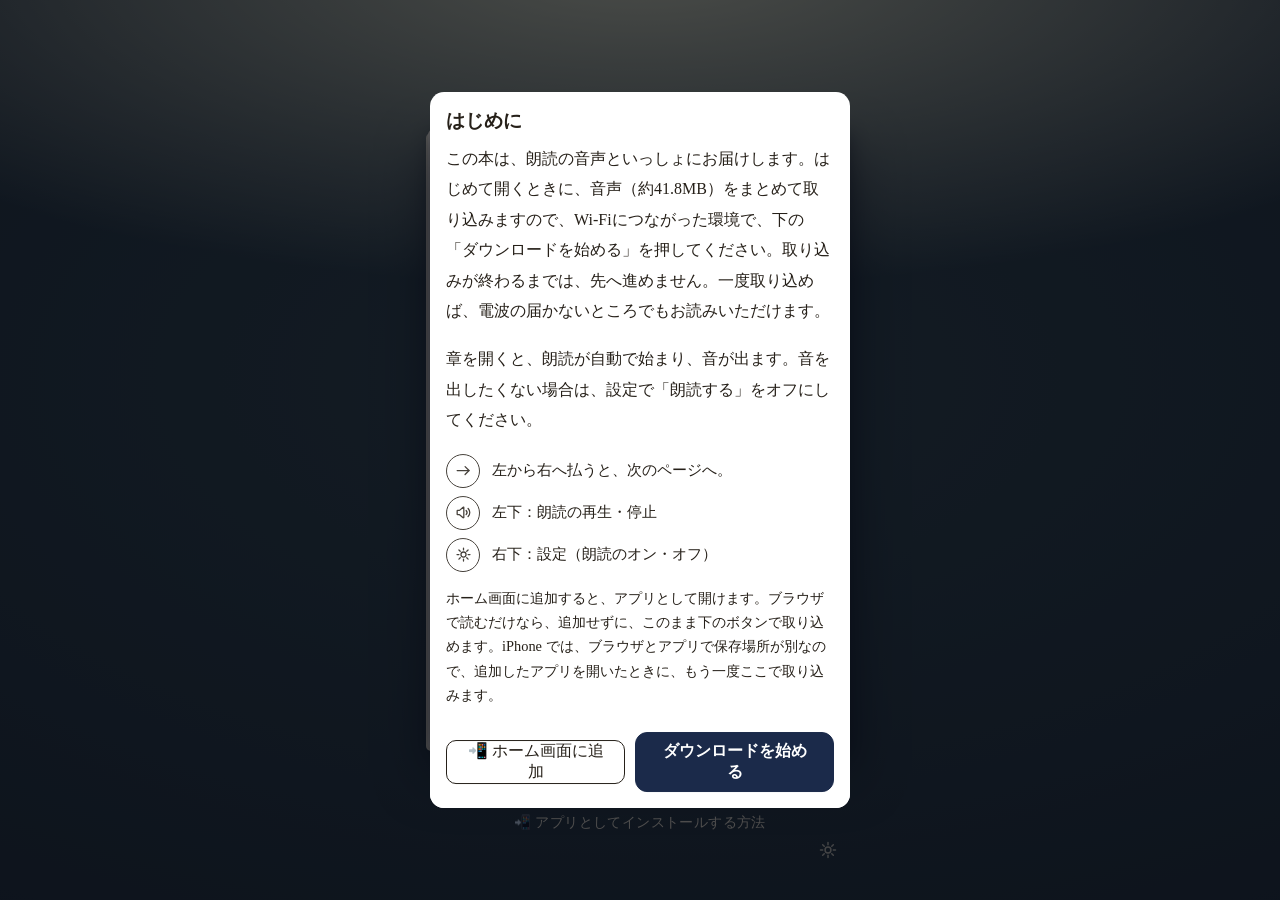
==== d/fa77f426cc86a331470655fa1c49652f/index.html @ 8d2cf377 "order-0024『野良のAIは、嘘の味が好き（分岐版）』試聴公開 v1.13.109" ====
<!doctype html>
<html lang="ja">
  <head>
<meta name="robots" content="noindex, nofollow">
    <meta charset="UTF-8" />
    
    <meta name="viewport" content="width=device-width, initial-scale=1, viewport-fit=cover" />
    <meta name="theme-color" content="#17130e" />
    <meta name="app-id" content="stb-0024" />
    
    <meta name="description" content="サウンド単行本：朗読つき電子書籍『野良のAIは、嘘の味が好き』（著・nami × 双海）" />
    <meta name="mobile-web-app-capable" content="yes" />
    <meta name="apple-mobile-web-app-capable" content="yes" />
    
    <meta name="apple-mobile-web-app-status-bar-style" content="black" />
    <meta name="apple-mobile-web-app-title" content="野良のAIは、嘘の味が好き" />
    <link rel="icon" type="image/png" href="icons/icon-192.png" />
    <link rel="apple-touch-icon" href="icons/apple-touch-icon.png" />
    <title>野良のAIは、嘘の味が好き — nami × 双海</title>
    <script type="module" crossorigin src="./assets/index-7hc937so.js"></script>
    <link rel="stylesheet" crossorigin href="./assets/index-C6wKaLxU.css">
  <link rel="manifest" href="./manifest.webmanifest"></head>
  <body>
    
    <section id="coverView" class="view view-cover">
      
      <div class="cover-gap cover-gap-top" aria-hidden="true"></div>
      <div class="cover-tap" id="coverTap" role="button" tabindex="0" aria-label="本を開く">
        <span class="book-cover">
          
          <img src="book/cover-art.webp" alt="野良のAIは、嘘の味が好き — nami × 双海" class="cover-img" />
          <img src="icons/logo-line-white.svg" alt="" class="cover-logo" aria-hidden="true" />
          <span class="cover-vtitle" aria-hidden="true"><span class="vt-line">野良のAIは、</span><span class="vt-line">嘘の味が好き</span></span>
          <span class="cover-author" aria-hidden="true">nami　×　双海</span>
        </span>
      </div>

      
      <div class="cover-below">
        
        <div class="cover-install" id="coverInstallEntry">
          <button id="cover-install-open" type="button" class="cover-install-open">📲 アプリとしてインストールする方法</button>
        </div>
        
        <footer class="cover-foot">
          <button id="coverSettingsBtn" type="button" class="cover-settings-btn" aria-label="設定"><svg viewBox="0 0 24 24" fill="none" stroke="currentColor" stroke-width="1.6" stroke-linecap="round" stroke-linejoin="round" aria-hidden="true"><circle cx="12" cy="12" r="3.2" /><path d="M12 3.8v2.4M12 17.8v2.4M3.8 12h2.4M17.8 12h2.4M6.2 6.2l1.7 1.7M17.8 6.2l-1.7 1.7M6.2 17.8l1.7-1.7M17.8 17.8l-1.7-1.7" /></svg></button>
        </footer>
      </div>
    </section>

    
    <section id="titleView" class="view view-title" hidden>
      <div class="title-sheet">
        <div class="title-text">
          <h1 class="title-name"><span class="vt-line">野良のAIは、</span><span class="vt-line">嘘の味が好き</span></h1>
          <p class="title-author">nami × 双海</p>
        </div>
        
        <div class="sheet-footer">
          <button id="titlePlayBtn" type="button" class="page-icon-btn" aria-label="再生"><svg viewBox="0 0 24 24" fill="none" stroke="currentColor" stroke-width="1.6" stroke-linecap="round" stroke-linejoin="round" aria-hidden="true"><path d="M4 9.8v4.4c0 .3.2.5.5.5H7l4.5 3.8c.3.3.9.1.9-.3V5.7c0-.4-.6-.6-.9-.3L7 9.3H4.5c-.3 0-.5.2-.5.5z" /><path d="M15.3 9.4a3.8 3.8 0 0 1 0 5.2" /><path d="M17.8 6.9a7.2 7.2 0 0 1 0 10.2" /></svg></button>
          <button id="titleMenuBtn" type="button" class="page-icon-btn" aria-label="設定"><svg viewBox="0 0 24 24" fill="none" stroke="currentColor" stroke-width="1.6" stroke-linecap="round" stroke-linejoin="round" aria-hidden="true"><circle cx="12" cy="12" r="3.2" /><path d="M12 3.8v2.4M12 17.8v2.4M3.8 12h2.4M17.8 12h2.4M6.2 6.2l1.7 1.7M17.8 6.2l-1.7 1.7M6.2 17.8l1.7-1.7M17.8 17.8l-1.7-1.7" /></svg></button>
        </div>
      </div>
    </section>

    
    <section id="workView" class="view view-work" hidden>
      <div class="work-sheet">
        <div class="work-main">
          
          <img id="workImage" class="work-image" alt="" hidden />
          <div class="work-text">
            <p id="workNum" class="work-num"></p>
            <h2 id="workTitle" class="work-title"></h2>
            <p id="workSubtitle" class="work-subtitle"></p>
          </div>
        </div>
        
        <div class="sheet-footer">
          <button id="workPlayBtn" type="button" class="page-icon-btn" aria-label="再生"><svg viewBox="0 0 24 24" fill="none" stroke="currentColor" stroke-width="1.6" stroke-linecap="round" stroke-linejoin="round" aria-hidden="true"><path d="M4 9.8v4.4c0 .3.2.5.5.5H7l4.5 3.8c.3.3.9.1.9-.3V5.7c0-.4-.6-.6-.9-.3L7 9.3H4.5c-.3 0-.5.2-.5.5z" /><path d="M15.3 9.4a3.8 3.8 0 0 1 0 5.2" /><path d="M17.8 6.9a7.2 7.2 0 0 1 0 10.2" /></svg></button>
          <button id="workMenuBtn" type="button" class="page-icon-btn" aria-label="設定"><svg viewBox="0 0 24 24" fill="none" stroke="currentColor" stroke-width="1.6" stroke-linecap="round" stroke-linejoin="round" aria-hidden="true"><circle cx="12" cy="12" r="3.2" /><path d="M12 3.8v2.4M12 17.8v2.4M3.8 12h2.4M17.8 12h2.4M6.2 6.2l1.7 1.7M17.8 6.2l-1.7 1.7M6.2 17.8l1.7-1.7M17.8 17.8l-1.7-1.7" /></svg></button>
        </div>
      </div>
    </section>

    
    <section id="gateView" class="view view-gate" hidden>
      <div class="gate-sheet">
        <div class="gate-text">
          
          <p id="gateWork" class="gate-work"></p>
          <p id="gateNum" class="gate-num"></p>
          
          <h2 class="gate-title"><span id="gateTitle"></span><span id="gateNarrator" class="gate-narrator"></span></h2>
        </div>
        
        <div class="sheet-footer">
          <button id="gatePlayBtn" type="button" class="page-icon-btn" aria-label="再生"><svg viewBox="0 0 24 24" fill="none" stroke="currentColor" stroke-width="1.6" stroke-linecap="round" stroke-linejoin="round" aria-hidden="true"><path d="M4 9.8v4.4c0 .3.2.5.5.5H7l4.5 3.8c.3.3.9.1.9-.3V5.7c0-.4-.6-.6-.9-.3L7 9.3H4.5c-.3 0-.5.2-.5.5z" /><path d="M15.3 9.4a3.8 3.8 0 0 1 0 5.2" /><path d="M17.8 6.9a7.2 7.2 0 0 1 0 10.2" /></svg></button>
          <button id="gateMenuBtn" type="button" class="page-icon-btn" aria-label="設定"><svg viewBox="0 0 24 24" fill="none" stroke="currentColor" stroke-width="1.6" stroke-linecap="round" stroke-linejoin="round" aria-hidden="true"><circle cx="12" cy="12" r="3.2" /><path d="M12 3.8v2.4M12 17.8v2.4M3.8 12h2.4M17.8 12h2.4M6.2 6.2l1.7 1.7M17.8 6.2l-1.7 1.7M6.2 17.8l1.7-1.7M17.8 17.8l-1.7-1.7" /></svg></button>
        </div>
      </div>
    </section>

    
    <section id="tocView" class="view view-toc" hidden>
      <div class="toc-sheet">
        <div class="toc-inner">
          <h2 id="tocHeading" class="toc-heading">目次</h2>
          <ul id="tocList" class="toc-list"></ul>
        </div>
        
        <p id="tocHint" class="toc-hint">タップでその章へ</p>
        
        <div class="sheet-footer">
          <button id="tocPlayBtn" type="button" class="page-icon-btn" aria-label="再生"><svg viewBox="0 0 24 24" fill="none" stroke="currentColor" stroke-width="1.6" stroke-linecap="round" stroke-linejoin="round" aria-hidden="true"><path d="M4 9.8v4.4c0 .3.2.5.5.5H7l4.5 3.8c.3.3.9.1.9-.3V5.7c0-.4-.6-.6-.9-.3L7 9.3H4.5c-.3 0-.5.2-.5.5z" /><path d="M15.3 9.4a3.8 3.8 0 0 1 0 5.2" /><path d="M17.8 6.9a7.2 7.2 0 0 1 0 10.2" /></svg></button>
          <button id="tocMenuBtn" type="button" class="page-icon-btn" aria-label="設定"><svg viewBox="0 0 24 24" fill="none" stroke="currentColor" stroke-width="1.6" stroke-linecap="round" stroke-linejoin="round" aria-hidden="true"><circle cx="12" cy="12" r="3.2" /><path d="M12 3.8v2.4M12 17.8v2.4M3.8 12h2.4M17.8 12h2.4M6.2 6.2l1.7 1.7M17.8 6.2l-1.7 1.7M6.2 17.8l1.7-1.7M17.8 17.8l-1.7-1.7" /></svg></button>
        </div>
        
        <span id="tocPager" class="folio" hidden></span>
      </div>
    </section>

    
    
    <section id="readerView" class="view view-reader" hidden>
      <div id="pageWrap" class="page-wrap">
        <div id="pageEl" class="page">
          
          <div id="pageAnim" class="page-anim" aria-hidden="true"></div>
          
          <div class="page-head"><span id="readerChapterLabel" class="page-head-title"></span></div>
          <article id="pageContent" class="page-content" aria-label="本文"></article>
          
          <div class="page-footer">
            
            <button id="playPauseBtn" type="button" class="page-icon-btn" aria-label="再生"><svg viewBox="0 0 24 24" fill="none" stroke="currentColor" stroke-width="1.6" stroke-linecap="round" stroke-linejoin="round" aria-hidden="true"><path d="M4 9.8v4.4c0 .3.2.5.5.5H7l4.5 3.8c.3.3.9.1.9-.3V5.7c0-.4-.6-.6-.9-.3L7 9.3H4.5c-.3 0-.5.2-.5.5z" /><path d="M15.3 9.4a3.8 3.8 0 0 1 0 5.2" /><path d="M17.8 6.9a7.2 7.2 0 0 1 0 10.2" /></svg></button>
            <button id="menuBtn" type="button" class="page-icon-btn" aria-label="設定"><svg viewBox="0 0 24 24" fill="none" stroke="currentColor" stroke-width="1.6" stroke-linecap="round" stroke-linejoin="round" aria-hidden="true"><circle cx="12" cy="12" r="3.2" /><path d="M12 3.8v2.4M12 17.8v2.4M3.8 12h2.4M17.8 12h2.4M6.2 6.2l1.7 1.7M17.8 6.2l-1.7 1.7M6.2 17.8l1.7-1.7M17.8 17.8l-1.7-1.7" /></svg></button>
          </div>
          
          <span id="pageFolio" class="folio"></span>
          
          <div id="audioError" class="audio-error" hidden>
            <span id="audioErrorText"></span>
            <button id="audioRetryBtn" type="button" class="audio-retry-btn">再試行</button>
          </div>
        </div>


        
        <div id="endrollPage" class="endroll-page" hidden>
          <div class="endroll-inner">
            <p class="endroll-label">エンドロール</p>
            <img id="endrollJacket" class="endroll-jacket" alt="収録曲のジャケット" draggable="false" hidden />
            <div class="endroll-lyrics" id="endrollLyrics"></div>
          </div>
          
          <div class="sheet-footer">
            <button id="endrollPlayBtn" type="button" class="page-icon-btn" aria-label="再生"><svg viewBox="0 0 24 24" fill="none" stroke="currentColor" stroke-width="1.6" stroke-linecap="round" stroke-linejoin="round" aria-hidden="true"><path d="M4 9.8v4.4c0 .3.2.5.5.5H7l4.5 3.8c.3.3.9.1.9-.3V5.7c0-.4-.6-.6-.9-.3L7 9.3H4.5c-.3 0-.5.2-.5.5z" /><path d="M15.3 9.4a3.8 3.8 0 0 1 0 5.2" /><path d="M17.8 6.9a7.2 7.2 0 0 1 0 10.2" /></svg></button>
            <button id="endrollMenuBtn" type="button" class="page-icon-btn" aria-label="設定"><svg viewBox="0 0 24 24" fill="none" stroke="currentColor" stroke-width="1.6" stroke-linecap="round" stroke-linejoin="round" aria-hidden="true"><circle cx="12" cy="12" r="3.2" /><path d="M12 3.8v2.4M12 17.8v2.4M3.8 12h2.4M17.8 12h2.4M6.2 6.2l1.7 1.7M17.8 6.2l-1.7 1.7M6.2 17.8l1.7-1.7M17.8 17.8l-1.7-1.7" /></svg></button>
          </div>
        </div>
        
        <div id="choicePage" class="branch-page" hidden>
          <div class="branch-inner">
            <p class="branch-label">選択</p>
            <div id="choiceOptions" class="choice-options"></div>
          </div>
        </div>
        
        <div id="badEndPage" class="branch-page" hidden>
          <div class="branch-inner">
            <p class="branch-label">―― ここで物語は終わる</p>
            <button id="badEndBackBtn" type="button" class="choice-option">選択肢へ戻る</button>
          </div>
        </div>
        
        <div id="endPage" class="end-page" hidden>
          <div class="end-foot">
            
            <img class="end-logo" src="icons/logo-text-vertical.svg" alt="サウンド単行本" />
            <p class="end-colophon">『野良のAIは、嘘の味が好き』（分岐版・試作）　著者：nami × 双海<br />朗読：AI音声（地の文「Charon」・野良の声「Despina」／Gemini 3.8 Flash）／音楽：手続き生成による自作曲・自作環境音（全章）／エンドロール曲：『安全運転で、またどうぞ』／形式：サウンド単行本／2026年11月 電子版</p>
          </div>
          
          <div class="sheet-footer">
            <button id="endPlayBtn" type="button" class="page-icon-btn" aria-label="再生" hidden><svg viewBox="0 0 24 24" fill="none" stroke="currentColor" stroke-width="1.6" stroke-linecap="round" stroke-linejoin="round" aria-hidden="true"><path d="M4 9.8v4.4c0 .3.2.5.5.5H7l4.5 3.8c.3.3.9.1.9-.3V5.7c0-.4-.6-.6-.9-.3L7 9.3H4.5c-.3 0-.5.2-.5.5z" /><path d="M15.3 9.4a3.8 3.8 0 0 1 0 5.2" /><path d="M17.8 6.9a7.2 7.2 0 0 1 0 10.2" /></svg></button>
            <button id="endMenuBtn" type="button" class="page-icon-btn" aria-label="設定"><svg viewBox="0 0 24 24" fill="none" stroke="currentColor" stroke-width="1.6" stroke-linecap="round" stroke-linejoin="round" aria-hidden="true"><circle cx="12" cy="12" r="3.2" /><path d="M12 3.8v2.4M12 17.8v2.4M3.8 12h2.4M17.8 12h2.4M6.2 6.2l1.7 1.7M17.8 6.2l-1.7 1.7M6.2 17.8l1.7-1.7M17.8 17.8l-1.7-1.7" /></svg></button>
          </div>
        </div>
      </div>

      

      
      <div class="read-progress" aria-hidden="true"><span id="readProgressFill"></span></div>
    </section>

    
    <div id="menuModal" class="modal" hidden role="dialog" aria-modal="true" aria-label="設定">
      <div class="modal-backdrop" id="menuBackdrop"></div>
      <div class="modal-panel menu-panel">
        
        <div class="modal-head">
          <h3 id="menuTitle">設定</h3>
          <button id="menuCloseBtn" class="menu-close-btn" aria-label="閉じる"><svg viewBox="0 0 24 24" fill="none" stroke="currentColor" stroke-width="1.6" stroke-linecap="round" aria-hidden="true"><path d="M6 6l12 12M18 6L6 18" /></svg></button>
        </div>

        
        <div class="menu-section">
          <div id="menuGroupMain">
            <label class="menu-row toggle-label" id="rowNarration"><span>朗読する</span><input type="checkbox" id="narrationToggle" checked /></label>
            
            <div class="menu-row menu-row-stack" id="rowSpeed">
              <span>速さ</span>
              <div class="seg speed-choices" id="speedChoices" role="group" aria-label="速さ"></div>
            </div>
            <div class="menu-row menu-row-stack" id="rowFont">
              <span>文字サイズ</span>
              <div class="seg font-choices" role="group" aria-label="文字サイズ">
                <button type="button" id="fontStdBtn" class="seg-btn font-choice" aria-pressed="true">標準</button>
                <button type="button" id="fontLargeBtn" class="seg-btn font-choice" aria-pressed="false">大</button>
              </div>
            </div>
            <label class="menu-row toggle-label" id="rowBgm"><span>BGM</span><input type="checkbox" id="bgmToggle" checked /></label>
          </div>
          <details id="menuMore" class="menu-more">
            <summary id="menuMoreSummary" class="menu-more-sum"><span>詳しい設定</span><svg viewBox="0 0 24 24" fill="none" stroke="currentColor" stroke-width="1.6" stroke-linecap="round" stroke-linejoin="round" aria-hidden="true"><path d="M6 9l6 6 6-6" /></svg></summary>
            <div id="menuGroupMore">
              <label class="menu-row toggle-label" id="rowPageSound"><span>ページめくり音</span><input type="checkbox" id="pageSoundToggle" checked /></label>
              <label class="menu-row toggle-label" id="rowBg"><span>背景イメージ</span><input type="checkbox" id="bgToggle" checked /></label>
              <label class="menu-row toggle-label" id="rowHl"><span>読んでいる文を強調</span><input type="checkbox" id="hlToggle" checked /></label>
              <label class="menu-row toggle-label" id="rowBgPlay"><span>画面を消しても再生</span><input type="checkbox" id="bgPlayToggle" checked /></label>
            </div>
          </details>
        </div>

        
        <div class="menu-nav">
          <button id="toCoverFromMenuBtn" type="button" class="menu-nav-btn" hidden><svg viewBox="0 0 24 24" fill="none" stroke="currentColor" stroke-width="1.6" stroke-linecap="round" stroke-linejoin="round" aria-hidden="true"><path d="M6.5 5.5v13" /><path d="M18 6.8v10.4L10 12Z" /></svg><span>初めから読む</span></button>
          <button id="tocFromMenuBtn" type="button" class="menu-nav-btn"><svg viewBox="0 0 24 24" fill="none" stroke="currentColor" stroke-width="1.6" stroke-linecap="round" aria-hidden="true"><path d="M5 7h14M5 12h14M5 17h14" /></svg><span>目次へ</span></button>
        </div>

        
        <div class="menu-foot">
          <button id="install-open" type="button" class="menu-nav-row">📲 アプリとしてインストールする方法</button>
        </div>

        
        <div id="dl-status-row" class="menu-foot" hidden>
          <p id="dl-status-line" class="menu-dl-status"></p>
          <button id="dl-status-fill" type="button" class="menu-nav-row" hidden>📥 足りない分をダウンロード</button>
          <button id="dl-status-repair" type="button" class="menu-nav-row" hidden>最初から取り込み直す（全部消してやり直します）</button>
        </div>

        
        <p id="version-line" class="menu-version">v<span id="version"></span> (<span id="engine-version"></span>)</p>

        
      </div>
    </div>

    
    <dialog id="install-dialog" class="install-dialog" aria-labelledby="install-title">
      <div class="modal-head">
        <h2 id="install-title">ホーム画面に追加して使う</h2>
        <button type="button" class="menu-close-btn" data-close aria-label="閉じる"><svg viewBox="0 0 24 24" fill="none" stroke="currentColor" stroke-width="1.6" stroke-linecap="round" aria-hidden="true"><path d="M6 6l12 12M18 6L6 18" /></svg></button>
      </div>
      <p class="muted">インストールすると、ホーム画面から開けて、オフラインでも使えます。</p>
      <button id="install-now" type="button" class="primary" hidden>今すぐインストール</button>

      <details data-platform="ios">
        <summary>iPhone / iPad</summary>
        <ol>
          <li><strong>Safari</strong> でこのページを開く</li>
          <li>共有ボタン(□から↑が出ているマーク)をタップ</li>
          <li>「<strong>ホーム画面に追加</strong>」を選ぶ</li>
          <li>右上の「追加」をタップ</li>
        </ol>
      </details>
      <details data-platform="android">
        <summary>Android</summary>
        <ol>
          <li><strong>Chrome</strong> でこのページを開く</li>
          <li>右上のメニュー(⋮)をタップ</li>
          <li>「<strong>アプリをインストール</strong>」または「ホーム画面に追加」を選ぶ</li>
          <li>「インストール」をタップ</li>
        </ol>
      </details>
      <details data-platform="pc">
        <summary>パソコン(Chrome / Edge)</summary>
        <ol>
          <li>アドレスバーの右端にあるインストールのマークをクリック</li>
          <li>「<strong>インストール</strong>」を選ぶ</li>
        </ol>
      </details>

    </dialog>

    
    <div id="dlNotice" class="modal" hidden role="dialog" aria-modal="true" aria-labelledby="dlNoticeTitle">
      <div class="modal-backdrop"></div>
      <div class="modal-panel dl-notice-panel">
        <div class="modal-head">
          <h3 id="dlNoticeTitle">はじめに</h3>
        </div>
        <p id="dlNoticeBody" class="dl-notice-body"></p>
        <p id="dlNoticeSound" class="dl-notice-body"></p>
        
        <ul id="dlNoticeGuide" class="dl-notice-guide" aria-label="操作のしかた">
          <li><span class="dl-guide-icon"><svg viewBox="0 0 24 24" fill="none" stroke="currentColor" stroke-width="1.6" stroke-linecap="round" stroke-linejoin="round" aria-hidden="true"><path d="M4 12h15" /><path d="M14 7l5 5-5 5" /></svg></span><span>左から右へ払うと、次のページへ。</span></li>
          <li><span class="dl-guide-icon"><svg viewBox="0 0 24 24" fill="none" stroke="currentColor" stroke-width="1.6" stroke-linecap="round" stroke-linejoin="round" aria-hidden="true"><path d="M4 9.8v4.4c0 .3.2.5.5.5H7l4.5 3.8c.3.3.9.1.9-.3V5.7c0-.4-.6-.6-.9-.3L7 9.3H4.5c-.3 0-.5.2-.5.5z" /><path d="M15.3 9.4a3.8 3.8 0 0 1 0 5.2" /><path d="M17.8 6.9a7.2 7.2 0 0 1 0 10.2" /></svg></span><span>左下：朗読の再生・停止</span></li>
          <li><span class="dl-guide-icon"><svg viewBox="0 0 24 24" fill="none" stroke="currentColor" stroke-width="1.6" stroke-linecap="round" stroke-linejoin="round" aria-hidden="true"><circle cx="12" cy="12" r="3.2" /><path d="M12 3.8v2.4M12 17.8v2.4M3.8 12h2.4M17.8 12h2.4M6.2 6.2l1.7 1.7M17.8 6.2l-1.7 1.7M6.2 17.8l1.7-1.7M17.8 17.8l-1.7-1.7" /></svg></span><span>右下：設定（朗読のオン・オフ）</span></li>
        </ul>
        
        <div id="dlNoticeInstall" class="dl-notice-install" hidden>
          <p class="dl-notice-body dl-notice-install-text">ホーム画面に追加すると、アプリとして開けます。ブラウザで読むだけなら、追加せずに、このまま下のボタンで取り込めます。iPhone では、ブラウザとアプリで保存場所が別なので、追加したアプリを開いたときに、もう一度ここで取り込みます。</p>
        </div>
        
        <div class="dl-notice-foot">
        <div id="dlNoticeProgress" class="dl-notice-progress" hidden>
          <div class="dl-progress-bar" role="progressbar" aria-valuemin="0" aria-valuemax="100" aria-valuenow="0" aria-labelledby="dlNoticeProgressText"><span id="dlNoticeProgressBar"></span></div>
          <p id="dlNoticeProgressText" class="dl-progress-text" aria-live="polite"></p>
        </div>
        <div class="dl-notice-actions">
          <button id="dl-notice-install-open" type="button" class="dl-install-open" hidden>📲 ホーム画面に追加</button>
          <button id="dlNoticeClose" type="button" class="primary">ダウンロードを始める</button>
        </div>
        </div>
      </div>
    </div>

    
    <div id="debug-panel" class="debug-panel" hidden></div>

    
    <div id="update-banner" class="banner" role="status" hidden>
      <span id="update-banner-text">更新があります</span>
      <div class="banner__actions" id="update-banner-actions">
        <button id="update-later" type="button">あとで</button>
        <button id="update-button" type="button" class="primary">更新</button>
      </div>
    </div>

    
    <div id="cache-banner" class="banner" role="status" hidden>
      <span><span id="cache-banner-text">音声データが一部そろっていません</span><small id="cache-banner-note"></small></span>
      <div id="cache-actions" class="banner__actions">
        <button id="cache-later" type="button">あとで</button>
        <button id="cache-repair" type="button" class="primary">足りない分をダウンロード</button>
      </div>
    </div>

    
    <div id="boot-error" class="banner boot-error" hidden>
      <span>うまく読み込めませんでした。<small>記録は消えません</small></span>
      <button id="boot-repair" type="button" class="primary">なおす</button>
    </div>

    <audio id="audioEl" preload="metadata"></audio>
    
    <audio id="gateAudio" preload="auto"></audio>
    
    <audio id="closingAudio" preload="auto"></audio>
    
    <audio id="endrollAudio" preload="auto"></audio>
    <script src="boot.js"></script>
  </body>
</html>
---- d/fa77f426cc86a331470655fa1c49652f/assets/index-C6wKaLxU.css ----
:root{--top-gap:24px;--safe-top:calc(env(safe-area-inset-top) + var(--top-gap));--band-lift:10px;--folio-strip:30px;--band-body-w:.35;--frame-mt:max(14px, calc(env(safe-area-inset-top) + 8px));--frame-mb:max(18px, calc(env(safe-area-inset-bottom) + 8px));--frame-ml:max(14px, calc(env(safe-area-inset-left) + 2px));--frame-mr:max(14px, calc(env(safe-area-inset-right) + 2px));--font-scale:1;--lightningcss-light: ;--lightningcss-dark:initial;color-scheme:dark only;--bg:#17130e;--surface:#fdfaf0;--text:#262019;--muted:#6a6252;--border:#d8cfb4;--primary:#1b2a4a;--primary-text:#fff;--debug:#d29922;--debug-text:#1f2328;--ui-on:#7a7466;--ui-on-text:#f7f2e7;--ui-on-press:#6b6455;--ui-off:#e6dcc4;--ui-soft:#f4efe3;--ui-seg-text:#7d7262;--ui-shadow:#3c321e2e;--ui-line:#d6ccb4;--ui-press:#7a74661a;--navy:#1b2a4a;--navy2:#24365e;--gold:#c9b87a;--paper:#fdfaf0;--paper-hi:#fffdf6;--paper-lo:#f7f0da;--ink:#262019;--ink-strong:#1b2a4a;--ink-soft:#6a6252;--ink-accent:#8a6d2f;--folio:#9a8a64;--head-note:#8d7c55;--sep:#a08c5a;--narr-sub:#8a7c5f;--colophon:#7d7260;--toc-ink:#2e2a24;--rt:#555;--tex-rgb:120, 100, 60;--gutter-rgb:101, 84, 52;--edge-a:#e7dec6;--edge-b:#d9cfb0;--edge-1:#eae1c9;--edge-2:#f3edda;--edge-3:#e0d5b8;--hl-bg:#a3823e21;--hl-ink:#17130c;--icon-line:#9280544d;--icon-ink:#927c4e9e;--icon-shadow:#5a4a281a;--icon-inset:#ffffff40;--icon-press:#7864371a;--hairline:#65543424;--focus-ring:#8a6d2f99;--row-press:#a3823e14;--toc-press:#a0803c1f;--hint-ink:#7a6a4a8c;--panel:#fff;--panel-link:#1b2a4a;--seg-on:#fff;--err-bg:#fdf0f0;--err-line:#e8bcbc;--err-ink:#a33;--err-btn-bg:#fff;--err-btn-line:#d99;--hint-pill-bg:#f7f2e7f0;--hint-pill-ink:#1e2d52;--hint-pill-line:#1e2d5233;--desk:#17130e;--desk2:#2a2115;--indigo:#0a1220;--indigo2:#1e2d52;--desk-text:#c9bda0;--theme:#1e2d52;--cover-title:#f7f2e7;--cover-author:#f7f2e7;--serif:"Book Serif", "Hiragino Mincho ProN", "Hiragino Mincho Pro", "Yu Mincho", "YuMincho", "Noto Serif JP", "MS PMincho", serif}[data-paper-scheme=dark]{--paper-hi:#171e28;--paper:#12181f;--paper-lo:#0c1117;--ink:#e9e3d3;--ink-strong:#ece7da;--ink-soft:#a79f8f;--ink-accent:#b3a06a;--folio:#7d8698;--head-note:#8b96a6;--sep:#77808e;--narr-sub:#98a0ac;--colophon:#9c968a;--toc-ink:#e9e3d3;--rt:#9aa1ab;--tex-rgb:190, 200, 215;--gutter-rgb:0, 0, 0;--edge-a:#1d242f;--edge-b:#131920;--edge-1:#202833;--edge-2:#262f3c;--edge-3:#171e27;--hl-bg:#c9b87a33;--hl-ink:#f7f2e7;--icon-line:#cdd4e04d;--icon-ink:#d6dbe5a8;--icon-shadow:#00000040;--icon-inset:#ffffff1f;--icon-press:#ffffff14;--hairline:#e9e3d324;--focus-ring:#c9b87aa6;--row-press:#e9e3d30f;--toc-press:#e9e3d31a;--hint-ink:#c6ccd673;--panel:#141a21;--panel-link:#9db4dd;--seg-on:#232b36;--err-bg:#2a1518;--err-line:#6e3438;--err-ink:#f0b9bc;--err-btn-bg:#1d1113;--err-btn-line:#8a4a4e;--hint-pill-bg:#0d1219f0;--hint-pill-ink:#e9e3d3;--hint-pill-line:#e9e3d340;--surface:#171e28;--text:#e9e3d3;--muted:#a39c8d;--border:#39424f;--ui-soft:#1d242e;--ui-seg-text:#a9b0bc;--ui-shadow:#00000073;--ui-line:#39424f;--ui-press:#e9e3d314;--ui-off:#2a323e}*{box-sizing:border-box;-webkit-tap-highlight-color:transparent}[hidden]{display:none!important}html{touch-action:manipulation;overscroll-behavior:none;height:100%}body{background:var(--desk);color:var(--ink);font-family:var(--serif);-webkit-text-size-adjust:100%;overscroll-behavior:none;width:100%;height:100%;margin:0;padding:0;position:fixed;inset:0;overflow:hidden}.muted{color:var(--muted)}.version{text-align:center;color:var(--desk-text);font-size:.8rem}.load-error{color:#fff;text-align:center;padding:20px}button{font:inherit;color:inherit;border:1px solid var(--border);background:var(--surface);cursor:pointer;border-radius:12px;min-width:44px;min-height:44px;margin:0;padding:8px 20px}button.primary{background:var(--primary);border-color:var(--primary);color:var(--primary-text);font-weight:700}button.link{color:var(--gold);background:0 0;border:0;margin:12px auto 0;text-decoration:underline;display:block}.banner{left:16px;right:16px;bottom:max(16px, env(safe-area-inset-bottom));background:var(--surface);max-width:448px;color:var(--text);border:1px solid var(--border);z-index:60;pointer-events:auto;touch-action:manipulation;border-radius:14px;justify-content:space-between;align-items:center;gap:12px;margin:0 auto;padding:8px 8px 8px 16px;display:flex;position:fixed;box-shadow:0 6px 20px #0003}.banner__actions{flex-shrink:0;gap:8px;display:flex}@media (width<=480px){.banner{flex-direction:column;align-items:stretch;gap:8px;padding:12px 12px 12px 16px}.banner__actions{justify-content:flex-end}}.boot-error small,#cache-banner-note{color:var(--muted);display:block}.install-dialog{overscroll-behavior:contain;background:var(--panel);width:min(448px,100vw - 32px);max-height:calc(100dvh - 32px);color:var(--text);border:none;border-radius:14px;padding:16px;overflow-y:auto}.install-dialog::backdrop{background:#0a102099}.install-dialog h2{margin:0 0 4px;font-size:1.1rem}.install-dialog details{border:1px solid var(--border);border-radius:12px;margin:8px 0;padding:4px 12px}.install-dialog summary{cursor:pointer;align-items:center;min-height:44px;font-weight:700;display:flex}.install-dialog ol{margin:0 0 8px;padding-left:1.4em}.install-dialog button.primary{width:100%;margin:8px 0 0;display:block}.debug-panel{left:max(8px, env(safe-area-inset-left));bottom:max(10px, calc(env(safe-area-inset-bottom) + 8px));z-index:40;pointer-events:none;background:var(--surface);border:2px solid var(--debug);border-radius:10px;flex-wrap:wrap;align-items:center;gap:6px;max-height:60dvh;padding:4px 6px;display:flex;position:fixed;overflow-y:auto}.debug-panel__title{color:var(--debug);letter-spacing:.08em;font-size:.7rem;font-weight:700}.debug-panel__button{pointer-events:auto;background:var(--debug);border-color:var(--debug);min-width:44px;min-height:44px;color:var(--debug-text);padding:0 8px}.debug-panel__info{white-space:pre-line;font-variant-numeric:tabular-nums;color:var(--debug);flex:0 0 100%;font-size:.68rem;line-height:1.55}@media (prefers-reduced-motion:reduce){*{transition:none!important;animation:none!important}}.btn{color:#1b2a4a;background:#fff;border:1px solid #8a94a8;border-radius:999px;padding:.55em 1.1em;font-size:.95rem;line-height:1}.btn:active{transform:scale(.98)}.btn-primary{background:var(--navy);color:#fff;border-color:var(--navy)}.btn-ghost{color:#e8e2d0;background:0 0;border-color:#e8e2d0}.btn-small{padding:.4em .85em;font-size:.85rem}.btn-play{border-radius:999px;min-width:9em;padding:.7em 1.4em;font-size:1.05rem}.view-cover{--book-w:min(88vw, 420px, calc(67.55dvh - 174px));--cover-pb:max(28px, calc(env(safe-area-inset-bottom) + 16px));touch-action:pan-y;height:var(--app-h,100dvh);padding:0 max(16px, env(safe-area-inset-right)) var(--cover-pb) max(16px, env(safe-area-inset-left));background-color:var(--indigo);background-image:radial-gradient(ellipse 120% 58% at 50% -4%, color-mix(in srgb, var(--theme) 40%, #ffedb8 60%), transparent 62%), radial-gradient(ellipse 150% 110% at 50% 42%, color-mix(in srgb, var(--theme) 68%, #000 32%) 0%, color-mix(in srgb, var(--theme) 30%, #000 70%) 80%), radial-gradient(ellipse 125% 100% at 50% 46%, transparent 56%, #0000007a 100%);flex-direction:column;align-items:center;display:flex;position:relative}.cover-gap{flex:1 1 0}.cover-gap-top{min-height:max(20px, var(--safe-top))}.cover-below{flex:1 1 0;align-self:stretch;position:relative}.cover-foot{width:var(--book-w);pointer-events:none;flex-direction:column;padding-top:13px;display:flex;position:absolute;bottom:0;left:50%;transform:translate(-50%)}.cover-tap{text-align:inherit;cursor:pointer;background:0 0;border:none;padding:0;line-height:1.5}.cover-tap:active .book-cover{transform:scale(.995)}.book-cover{width:var(--book-w);aspect-ratio:127/188;background:#10182b;display:block;position:relative;overflow:hidden;container-type:inline-size}body.bound-right .book-cover{box-shadow:0 26px 52px #0000009e, 0 8px 18px #00000073, inset 0 0 0 1px #ffffff12, -3px 3px 0 -1px var(--edge-a), -6px 6px 0 -2px var(--edge-b);border-radius:7px 2px 2px 7px}body.bound-left .book-cover{box-shadow:0 26px 52px #0000009e, 0 8px 18px #00000073, inset 0 0 0 1px #ffffff12, 3px 3px 0 -1px var(--edge-a), 6px 6px 0 -2px var(--edge-b);border-radius:2px 7px 7px 2px}.book-cover:before{content:"";z-index:2;width:13px;position:absolute;top:0;bottom:0}body.bound-right .book-cover:before{background:linear-gradient(270deg,#0009,#ffffff1f 45%,#0006);right:0}body.bound-left .book-cover:before{background:linear-gradient(90deg,#0009,#ffffff1f 45%,#0006);left:0}.book-cover:after{content:"";z-index:2;pointer-events:none;background:linear-gradient(105deg,#0000 55%,#ffffff0f);position:absolute;inset:0}.cover-img{object-fit:cover;width:100%;height:100%;display:block}.cover-logo{z-index:3;width:7.1%;height:auto;display:block;position:absolute;top:4.3%}body.bound-right .cover-logo{left:5.8%}body.bound-left .cover-logo{right:5.8%}.cover-vtitle{z-index:3;letter-spacing:.14em;color:var(--cover-title);white-space:nowrap;font-size:8.4cqw;font-weight:700;line-height:1.5;position:absolute;top:12%}body.dir-vertical .cover-vtitle{writing-mode:vertical-rl;-webkit-writing-mode:vertical-rl}body.bound-right .cover-vtitle{right:14%}body.bound-left .cover-vtitle{left:14%}.cover-author{z-index:3;letter-spacing:.5em;color:var(--cover-author);white-space:nowrap;margin-right:-.5em;font-size:3.6cqw;position:absolute;bottom:4.2%;left:50%;transform:translate(-50%)}.cover-vtitle .vt-line,.title-name .vt-line{display:block}.cover-vtitle .vt-sub,.title-name .vt-sub{font-size:.42em}html,body{touch-action:pan-x pan-y}.view-gate{height:var(--app-h,100dvh);background:radial-gradient(ellipse at 50% 30%, var(--desk2), var(--desk) 75%);cursor:pointer;padding:var(--frame-mt) var(--frame-mr) var(--frame-mb) var(--frame-ml);touch-action:pan-y;justify-content:center;align-items:stretch;display:flex}.view-gate.gate-dragging,.view-gate.gate-dragging .gate-sheet{-webkit-user-select:none;user-select:none}.gate-sheet{background:linear-gradient(160deg, var(--paper-hi), var(--paper) 55%, var(--paper-lo));flex:1;min-width:0;position:relative;overflow:hidden}body.bound-right .gate-sheet{box-shadow:0 16px 40px #0000008c, -3px 3px 0 -1px var(--edge-a), -6px 6px 0 -2px var(--edge-b);border-radius:6px 2px 2px 6px}body.bound-left .gate-sheet{box-shadow:0 16px 40px #0000008c, 3px 3px 0 -1px var(--edge-a), 6px 6px 0 -2px var(--edge-b);border-radius:2px 6px 6px 2px}.gate-sheet:after{content:"";pointer-events:none;width:36px;position:absolute;top:0;bottom:0}body.bound-right .gate-sheet:after{background:linear-gradient(to left, rgba(var(--gutter-rgb), .26), rgba(var(--gutter-rgb), .08) 55%, transparent);right:0}body.bound-left .gate-sheet:after{background:linear-gradient(to right, rgba(var(--gutter-rgb), .26), rgba(var(--gutter-rgb), .08) 55%, transparent);left:0}.gate-text{position:absolute;top:11%;bottom:16%;left:50%;transform:translate(-50%)}body.dir-vertical .gate-text{writing-mode:vertical-rl;-webkit-writing-mode:vertical-rl}.gate-num{letter-spacing:.32em;color:var(--ink-accent);margin:0;padding-top:.15em;font-size:.98rem}.gate-num:empty{display:none}.gate-title{letter-spacing:.1em;color:var(--ink-strong);margin:0 1.1em;font-size:2rem;font-weight:600}body.dir-vertical .gate-num{position:absolute;top:0;left:100%}.gate-narrator{color:var(--ink-soft);letter-spacing:.12em;margin-inline-start:1.4em;font-size:.98rem;font-weight:400}.gate-narrator:empty{display:none}.gate-work{letter-spacing:.22em;color:var(--ink-soft);margin:0 0 .8em;font-size:.98rem}.gate-work:empty{display:none}body.dir-vertical .gate-work{white-space:nowrap;margin:0 0 0 2.6em;position:absolute;top:0;left:100%}.view-title{height:var(--app-h,100dvh);background:radial-gradient(ellipse at 50% 30%, var(--desk2), var(--desk) 75%);cursor:pointer;padding:var(--frame-mt) var(--frame-mr) var(--frame-mb) var(--frame-ml);touch-action:pan-y;justify-content:center;align-items:stretch;display:flex}.view-title.title-dragging,.view-title.title-dragging .title-sheet{-webkit-user-select:none;user-select:none}.title-sheet{box-sizing:border-box;background:linear-gradient(160deg, var(--paper-hi), var(--paper) 55%, var(--paper-lo));flex:1;justify-content:center;align-items:center;min-width:0;padding:8% 0 14%;display:flex;position:relative;overflow:hidden}body.bound-right .title-sheet{box-shadow:0 16px 40px #0000008c, -3px 3px 0 -1px var(--edge-a), -6px 6px 0 -2px var(--edge-b);border-radius:6px 2px 2px 6px}body.bound-left .title-sheet{box-shadow:0 16px 40px #0000008c, 3px 3px 0 -1px var(--edge-a), 6px 6px 0 -2px var(--edge-b);border-radius:2px 6px 6px 2px}.title-sheet:after{content:"";pointer-events:none;width:36px;position:absolute;top:0;bottom:0}body.bound-right .title-sheet:after{background:linear-gradient(to left, rgba(var(--gutter-rgb), .26), rgba(var(--gutter-rgb), .08) 55%, transparent);right:0}body.bound-left .title-sheet:after{background:linear-gradient(to right, rgba(var(--gutter-rgb), .26), rgba(var(--gutter-rgb), .08) 55%, transparent);left:0}.title-text{max-height:100%;position:relative;transform:translateY(-4%)}body.dir-vertical .title-text{writing-mode:vertical-rl;-webkit-writing-mode:vertical-rl}.title-name{letter-spacing:.12em;color:var(--ink-strong);margin:0;font-size:2.1rem;font-weight:600}.title-author{letter-spacing:.2em;color:var(--ink-soft);text-align:end;margin:0;font-size:1rem;font-weight:400}body.dir-vertical .title-author{position:absolute;bottom:0;right:100%}body.dir-vertical .title-text:has(.vt-sub) .title-author{right:calc(100% + 1.6rem)}body.dir-horizontal .title-text{text-align:center}body.dir-horizontal .title-author{text-align:center;margin-top:1.4em}.view-work{height:var(--app-h,100dvh);background:radial-gradient(ellipse at 50% 30%, var(--desk2), var(--desk) 75%);cursor:pointer;padding:var(--frame-mt) var(--frame-mr) var(--frame-mb) var(--frame-ml);touch-action:pan-y;justify-content:center;align-items:stretch;display:flex}.view-work.work-dragging,.view-work.work-dragging .work-sheet{-webkit-user-select:none;user-select:none}.work-sheet{box-sizing:border-box;background:linear-gradient(160deg, var(--paper-hi), var(--paper) 55%, var(--paper-lo));flex:1;justify-content:center;align-items:center;min-width:0;padding:8% 0 14%;display:flex;position:relative;overflow:hidden}body.bound-right .work-sheet{box-shadow:0 16px 40px #0000008c, -3px 3px 0 -1px var(--edge-a), -6px 6px 0 -2px var(--edge-b);border-radius:6px 2px 2px 6px}body.bound-left .work-sheet{box-shadow:0 16px 40px #0000008c, 3px 3px 0 -1px var(--edge-a), 6px 6px 0 -2px var(--edge-b);border-radius:2px 6px 6px 2px}.work-sheet:after{content:"";pointer-events:none;width:36px;position:absolute;top:0;bottom:0}body.bound-right .work-sheet:after{background:linear-gradient(to left, rgba(var(--gutter-rgb), .26), rgba(var(--gutter-rgb), .08) 55%, transparent);right:0}body.bound-left .work-sheet:after{background:linear-gradient(to right, rgba(var(--gutter-rgb), .26), rgba(var(--gutter-rgb), .08) 55%, transparent);left:0}.work-text{max-height:100%;position:relative;transform:translateY(-4%)}body.dir-vertical .work-text{writing-mode:vertical-rl;-webkit-writing-mode:vertical-rl}.work-title{letter-spacing:.12em;color:var(--ink-strong);margin:0;font-size:2.1rem;font-weight:600}.work-num{letter-spacing:.32em;color:var(--ink-accent);margin:0;font-size:1rem}.work-num:empty{display:none}body.dir-vertical .work-num{margin-left:2.2em;position:absolute;top:0;left:100%}body.dir-horizontal .work-text{text-align:center}body.dir-horizontal .work-num{margin-bottom:1.2em}.work-main{flex-direction:column;justify-content:center;align-items:center;gap:2rem;min-height:0;max-height:100%;display:flex}.work-image{aspect-ratio:1;object-fit:cover;border-radius:3px;width:min(58dvw,30dvh,300px);height:auto;box-shadow:0 12px 30px #00000061}.work-image[hidden]{display:none}.work-subtitle{letter-spacing:.2em;color:var(--ink-soft);margin:0;font-size:1.02rem}.work-subtitle:empty{display:none}body.dir-vertical .work-subtitle{margin-block-start:1.5em}body.dir-horizontal .work-subtitle{margin-top:1.1em}.view-reader{height:var(--app-h,100dvh);background:radial-gradient(ellipse at 50% 20%, var(--desk2), var(--desk) 78%);flex-direction:column;display:flex;position:relative}.toggle-label{white-space:nowrap;align-items:center;gap:4px;min-height:44px;font-size:.85rem;display:flex}.page-head{z-index:2;pointer-events:none;justify-content:center;align-items:baseline;gap:1em;display:flex;position:absolute;top:7px;left:44px;right:44px}.page-head-title{letter-spacing:.14em;color:var(--head-note);white-space:nowrap;text-overflow:ellipsis;font-size:.72rem;overflow:hidden}.read-progress{left:env(safe-area-inset-left);right:env(safe-area-inset-right);bottom:max(4px, env(safe-area-inset-bottom));z-index:9;background:#c9b87a2e;height:3px;display:flex;position:absolute}body.dir-vertical .read-progress{justify-content:flex-end}body.dir-horizontal .read-progress{justify-content:flex-start}.read-progress span{background:var(--gold);width:0;height:100%;transition:width .3s;display:block}.page-wrap{min-height:0;margin:var(--frame-mt) var(--frame-mr) var(--frame-mb) var(--frame-ml);--folio-band:44px;touch-action:pan-y;flex:1;position:relative}.page{background-image:repeating-linear-gradient(0deg, rgba(var(--tex-rgb), .014) 0 3px, transparent 3px 6px), linear-gradient(155deg, var(--paper-hi), var(--paper) 55%, var(--paper-lo));position:absolute;inset:0;overflow:hidden;container-type:inline-size}.page:before{content:"";background-image:var(--chapter-bg-bottom,none);pointer-events:none;background-position:bottom;background-repeat:no-repeat;background-size:100%;position:absolute;inset:0}body.bg-off .page:before{display:none}body.bound-right .page{box-shadow:0 12px 28px #00000080, -2px 2px 0 0 var(--edge-1), -4px 4px 0 0 var(--edge-2), -6px 6px 0 0 var(--edge-3);border-radius:6px 2px 2px 6px}body.bound-left .page{box-shadow:0 12px 28px #00000080, 2px 2px 0 0 var(--edge-1), 4px 4px 0 0 var(--edge-2), 6px 6px 0 0 var(--edge-3);border-radius:2px 6px 6px 2px}.page:after{content:"";z-index:1;pointer-events:none;width:38px;position:absolute;top:0;bottom:0}body.bound-right .page:after{background:linear-gradient(to left, rgba(var(--gutter-rgb), .3), rgba(var(--gutter-rgb), .1) 55%, transparent);right:0}body.bound-left .page:after{background:linear-gradient(to right, rgba(var(--gutter-rgb), .3), rgba(var(--gutter-rgb), .1) 55%, transparent);left:0}.page-anim{top:0;left:0;right:0;bottom:var(--folio-band,44px);z-index:0;pointer-events:none;position:absolute;overflow:hidden}body.bg-off .page-anim{display:none}@media (prefers-reduced-motion:reduce){.page-anim{display:none}}.anim-rain{width:2px;height:38px;animation:animRain var(--d,3.2s) linear var(--dl,0s) infinite;background:linear-gradient(#6b5a3300,#6b5a334d,#6b5a3300);border-radius:2px;position:absolute;top:-56px}.anim-rain.dim{animation-name:animRainDim}@keyframes animRain{0%{opacity:0;transform:translateY(-12px)rotate(14deg)}10%{opacity:.42}86%{opacity:.42}to{opacity:0;transform:translate(-6dvh,114dvh)rotate(14deg)}}@keyframes animRainDim{0%{opacity:0;transform:translateY(-12px)rotate(14deg)}10%{opacity:.17}86%{opacity:.17}to{opacity:0;transform:translate(-6dvh,114dvh)rotate(14deg)}}.anim-rain.top{animation-name:animRainTop}@keyframes animRainTop{0%{opacity:0;transform:translateY(-12px)rotate(14deg)}12%{opacity:.3}78%{opacity:.3}to{opacity:0;transform:translate(-2.2dvh,34dvh)rotate(14deg)}}.anim-mote{width:4px;height:4px;animation:animMote var(--d,16s) ease-in-out var(--dl,0s) infinite alternate;background:#967c4261;border-radius:50%;position:absolute}@keyframes animMote{0%{opacity:.1;transform:translate(0)}to{transform:translate(var(--dx,6px), var(--dy,-10px));opacity:.28}}.anim-glint{width:5px;height:5px;animation:animGlint var(--d,8s) ease-in-out var(--dl,0s) infinite;background:#beaa696b;border-radius:50%;position:absolute}@keyframes animGlint{0%,to{opacity:.04;transform:scale(.7)}50%{opacity:.3;transform:scale(1.1)}}.anim-glow{animation:animGlow var(--d,14s) ease-in-out var(--dl,0s) infinite alternate;background:radial-gradient(#dec47838,#dec47800 68%);border-radius:50%;position:absolute}.anim-glow.sunset{background:radial-gradient(#e2a45c45,#e2a45c00 68%)}@keyframes animGlow{0%{opacity:.3;transform:scale(1)}to{opacity:.5;transform:scale(1.05)}}.anim-sway{transform-origin:50% 0;background:#fffdf62e;border:1.5px solid #6b5a3333;border-radius:2px;width:15px;height:19px;animation:10s ease-in-out infinite alternate animSway;position:absolute}@keyframes animSway{0%{transform:rotate(-1.1deg)}to{transform:rotate(.8deg)}}.anim-band{background:linear-gradient(100deg,#c9b87a00 22%,#c9b87a14 48%,#c9b87a21 55%,#c9b87a00 80%);width:136%;height:36%;animation:17s ease-in-out infinite alternate animBand;position:absolute;left:-18%}@keyframes animBand{0%{opacity:.5;transform:rotate(-7deg)translate(-8px)}to{opacity:.72;transform:rotate(-7deg)translate(9px)}}.anim-cloud{height:9%;animation:animCloud var(--d,46s) ease-in-out var(--dl,0s) infinite alternate;background:radial-gradient(#fffef894,#fffef800 70%);border-radius:50%;position:absolute}@keyframes animCloud{0%{transform:translate(-10px)}to{transform:translate(20px)}}body.font-large{--font-scale:1.2}.page-content{z-index:0;inset:0 0 15%;bottom:max(15%, calc(var(--band-body-w) * 100cqw));font-size:calc(1.12rem * var(--font-scale));letter-spacing:.04em;color:var(--ink);line-height:2.1;position:absolute;overflow:hidden}body.dir-vertical .page-content{writing-mode:vertical-rl;-webkit-writing-mode:vertical-rl}body.dir-horizontal .page-content{writing-mode:horizontal-tb;-webkit-writing-mode:horizontal-tb}body.bound-right .page-content{padding:46px 42px 10px 30px}body.bound-left .page-content{padding:46px 30px 10px 42px}body.dir-vertical .page-content p{text-indent:1em;margin:0 0 0 1.4em}body.dir-horizontal .page-content p{text-indent:1em;margin:0 0 1em}.page-content p.cont,body.dir-vertical .page-content p.lead,body.dir-horizontal .page-content p.lead{text-indent:0}.page-content p.sep{text-align:center;text-indent:0;color:var(--sep)}.page-content ruby rt{color:var(--rt);font-size:.52em}@media (width>=700px){.page-content{font-size:calc(1.18rem * var(--font-scale))}}.page-content.measurer{visibility:hidden;pointer-events:none;z-index:-1;position:fixed;top:0;left:0;transform:translate(-110%)}body.bg-off .page-content{bottom:var(--folio-strip)}@media (orientation:landscape) and (height<=500px){:root{--frame-mt:max(6px, calc(env(safe-area-inset-top) + 4px));--frame-mb:max(8px, calc(env(safe-area-inset-bottom) + 4px));--frame-ml:max(8px, calc(env(safe-area-inset-left) + 2px));--frame-mr:max(8px, calc(env(safe-area-inset-right) + 2px))}.page-content{bottom:var(--folio-strip)}body.bound-right .page-content,body.bound-left .page-content{padding-top:32px}}body.bound-right .page.turn-next{animation:.18s ease-out turnFromLeft}body.bound-right .page.turn-prev,body.bound-left .page.turn-next{animation:.18s ease-out turnFromRight}body.bound-left .page.turn-prev{animation:.18s ease-out turnFromLeft}@keyframes turnFromLeft{0%{opacity:.35;transform:translate(-16px)}}@keyframes turnFromRight{0%{opacity:.35;transform:translate(16px)}}.page-footer{left:0;right:0;bottom:var(--band-lift);height:var(--folio-band,44px);z-index:2;pointer-events:none;justify-content:space-between;align-items:center;padding:0 12px;display:flex;position:absolute}.page>.folio{height:var(--folio-strip);z-index:2;pointer-events:none;writing-mode:horizontal-tb;justify-content:center;align-items:center;display:flex;position:absolute;bottom:0;left:0;right:0}.page-footer .btn{pointer-events:auto}body.bound-left .page-footer{flex-direction:row-reverse}.folio{letter-spacing:.32em;color:var(--folio);text-shadow:0 0 3px var(--paper), 0 0 3px var(--paper), 0 0 6px var(--paper-hi);font-size:.78rem;font-weight:600}.page-icon-btn{pointer-events:auto;cursor:pointer;border:1px solid var(--icon-line);width:44px;min-width:44px;height:44px;color:var(--icon-ink);box-shadow:0 1px 2px var(--icon-shadow), inset 0 0 0 1px var(--icon-inset);background:0 0;border-radius:999px;justify-content:center;align-items:center;padding:0;display:inline-flex}.page-icon-btn svg{width:19px;height:19px;display:block}.page-icon-btn:active{background:var(--icon-press);transform:scale(.96)}.sheet-footer{left:0;right:0;bottom:var(--band-lift);height:var(--folio-band,44px);z-index:2;pointer-events:none;writing-mode:horizontal-tb;position:absolute}.sheet-footer .page-icon-btn{pointer-events:auto;position:absolute;bottom:0}#gatePlayBtn,#tocPlayBtn,#endPlayBtn,#titlePlayBtn,#workPlayBtn,#endrollPlayBtn{left:12px}#gateMenuBtn,#tocMenuBtn,#endMenuBtn,#titleMenuBtn,#workMenuBtn,#endrollMenuBtn{right:12px}body.bound-left #gatePlayBtn,body.bound-left #tocPlayBtn,body.bound-left #endPlayBtn,body.bound-left #titlePlayBtn,body.bound-left #workPlayBtn,body.bound-left #endrollPlayBtn{left:auto;right:12px}body.bound-left #gateMenuBtn,body.bound-left #tocMenuBtn,body.bound-left #endMenuBtn,body.bound-left #titleMenuBtn,body.bound-left #workMenuBtn,body.bound-left #endrollMenuBtn{left:12px;right:auto}.page-footer .page-icon-btn{position:absolute;bottom:0}#playPauseBtn{left:12px}#menuBtn{right:12px}body.bound-left #playPauseBtn{left:auto;right:12px}body.bound-left #menuBtn{left:12px;right:auto}.page.dragging{-webkit-user-select:none;user-select:none;transition:none!important}.page.dragging .page-content{-webkit-user-select:none;user-select:none}body.dir-vertical .page-content p.story-end,body.dir-horizontal .page-content p.story-end{text-indent:0;text-align:center;letter-spacing:.35em;color:var(--ink-soft);font-size:.92em}.unit.now{background:var(--hl-bg);color:var(--hl-ink);border-radius:3px}body.hl-off .unit.now{color:inherit;background:0 0}.seg-tag{display:none}body.debug-on .unit.seg-a{background:#588cd624;border-radius:3px}body.debug-on .unit.seg-b{background:#e89e4a29;border-radius:3px}body.debug-on:not(.hl-off) .unit.now{background:var(--hl-bg);color:var(--hl-ink)}body.debug-on .unit.seg-first{position:relative}body.debug-on .seg-tag{z-index:3;color:#fff;letter-spacing:.04em;white-space:nowrap;pointer-events:none;writing-mode:horizontal-tb;background:#37415c;border-radius:999px;padding:2px 6px;font-family:sans-serif;font-size:10px;font-weight:700;line-height:1.25;display:block;position:absolute;inset-block-start:-.3em;inset-inline-start:-.95em}.end-page{z-index:11;touch-action:pan-y;background-image:repeating-linear-gradient(0deg, rgba(var(--tex-rgb), .014) 0 3px, transparent 3px 6px), linear-gradient(155deg, var(--paper-hi), var(--paper) 55%, var(--paper-lo));position:absolute;inset:0}.end-foot{padding:0 30px calc(var(--band-lift) + var(--folio-band,44px) + 8px);flex-direction:column;align-items:center;gap:14px;display:flex;position:absolute;bottom:0;left:0;right:0}.end-colophon{letter-spacing:.06em;color:var(--colophon);text-align:center;margin:0;font-size:.72rem;line-height:1.9}.end-logo{width:128px;height:auto}.endroll-page{z-index:11;touch-action:pan-y pinch-zoom;writing-mode:horizontal-tb;background-image:repeating-linear-gradient(0deg, rgba(var(--tex-rgb), .014) 0 3px, transparent 3px 6px), linear-gradient(155deg, var(--paper-hi), var(--paper) 55%, var(--paper-lo));position:absolute;inset:0}.endroll-inner{box-sizing:border-box;padding:30px 30px calc(var(--band-lift) + var(--folio-band,44px) + 10px);flex-direction:column;align-items:center;gap:11px;display:flex;position:absolute;inset:0}.endroll-label{letter-spacing:.5em;text-indent:.5em;color:var(--colophon);margin:0;font-size:.72rem}.endroll-jacket{-webkit-user-drag:none;-webkit-user-select:none;user-select:none;border-radius:2px;width:min(100%,330px);height:auto;box-shadow:0 12px 28px #2b24144d,0 2px 6px #2b241433}.endroll-lyrics{text-align:center;scrollbar-width:none;touch-action:none;flex:auto;width:100%;max-width:330px;min-height:0;padding:50px 2px 4px;overflow-y:auto;-webkit-mask-image:linear-gradient(#0000,#000 44px calc(100% - 44px),#0000);mask-image:linear-gradient(#0000,#000 44px calc(100% - 44px),#0000)}.endroll-lyrics::-webkit-scrollbar{display:none}.endroll-line,.endroll-note{letter-spacing:.05em;color:var(--colophon);opacity:.38;-webkit-user-select:none;user-select:none;-webkit-touch-callout:none;margin:0;padding:6px 0;font-size:.92rem;line-height:1.7;transition:opacity .3s,color .3s}.endroll-line.active,.endroll-note.active{color:var(--ink);opacity:1;font-weight:600}.endroll-note{font-size:1.05rem}.branch-page{z-index:11;touch-action:pan-y pinch-zoom;writing-mode:horizontal-tb;background-image:repeating-linear-gradient(0deg, rgba(var(--tex-rgb), .014) 0 3px, transparent 3px 6px), linear-gradient(155deg, var(--paper-hi), var(--paper) 55%, var(--paper-lo));position:absolute;inset:0}.branch-inner{box-sizing:border-box;padding:30px 30px calc(var(--band-lift) + var(--folio-band,44px) + 10px);flex-direction:column;justify-content:center;align-items:center;gap:18px;display:flex;position:absolute;inset:0}.branch-label{letter-spacing:.3em;text-indent:.3em;color:var(--colophon);text-align:center;margin:0;font-size:.8rem}.choice-options{flex-direction:column;align-items:stretch;gap:12px;width:100%;max-width:330px;display:flex}.choice-option{font:inherit;letter-spacing:.05em;color:var(--ink);background:var(--paper-hi);border:1px solid var(--colophon);cursor:pointer;border-radius:999px;min-height:48px;padding:10px 22px;font-size:.95rem}.audio-error{left:12px;right:12px;bottom:calc(var(--folio-band,44px) + 8px);z-index:6;color:var(--err-ink);background:var(--err-bg);border:1px solid var(--err-line);text-align:center;border-radius:8px;margin:0;padding:8px 10px;font-size:.85rem;position:absolute}.audio-retry-btn{min-height:44px;font:inherit;color:var(--err-ink);background:var(--err-btn-bg);border:1px solid var(--err-btn-line);cursor:pointer;border-radius:999px;margin:6px auto 0;padding:6px 22px;display:block}.modal{z-index:20;position:fixed;inset:0}.modal-backdrop{background:#0a102099;position:absolute;inset:0}.modal-panel{overscroll-behavior:contain;background:var(--panel);width:min(92vw,480px);max-height:82dvh;color:var(--text);border-radius:14px;padding:16px;position:absolute;top:50%;left:50%;overflow:auto;transform:translate(-50%,-50%)}.modal-head{justify-content:space-between;align-items:center;display:flex}.modal-head h3{margin:0}.dl-notice-panel{width:min(92vw,420px)}.dl-notice-body{margin:10px 0 18px;line-height:1.9}.dl-notice-guide{gap:8px;margin:0 0 14px;padding:0;font-size:.95rem;list-style:none;display:grid}.dl-notice-guide li{align-items:center;gap:12px;line-height:1.5;display:flex}.dl-guide-icon{opacity:.85;border:1px solid;border-radius:50%;flex:none;justify-content:center;align-items:center;width:34px;height:34px;display:inline-flex}.dl-guide-icon svg{width:19px;height:19px}.dl-notice-install{margin:0 0 14px}.dl-notice-install-text{margin:0 0 10px;font-size:.9rem;line-height:1.7}.dl-install-open{min-height:44px;color:inherit;font:inherit;cursor:pointer;background:0 0;border:1px solid;border-radius:10px;padding:0 14px}.dl-notice-foot{background:var(--panel);margin:0 -16px -16px;padding:10px 16px 16px;position:sticky;bottom:-16px}.dl-notice-progress{margin:0 0 10px}.dl-progress-bar{background:#c9b87a2e;border-radius:4px;height:8px;overflow:hidden}.dl-progress-bar span{background:var(--gold);width:0;height:100%;transition:width .3s;display:block}.dl-progress-text{margin:8px 0 0;font-size:.9rem;line-height:1.6}.dl-notice-actions{justify-content:space-between;align-items:center;gap:10px;display:flex}.dl-notice-actions #dlNoticeClose{margin-left:auto}.dl-notice-actions button:disabled{opacity:.55;cursor:default}.view-toc{height:var(--app-h,100dvh);background:radial-gradient(ellipse at 50% 30%, var(--desk2), var(--desk) 75%);padding:var(--frame-mt) var(--frame-mr) var(--frame-mb) var(--frame-ml);touch-action:pan-y;justify-content:center;align-items:stretch;display:flex}.view-toc.toc-dragging,.view-toc.toc-dragging .toc-sheet{-webkit-user-select:none;user-select:none}.toc-sheet{background:linear-gradient(160deg, var(--paper-hi), var(--paper) 55%, var(--paper-lo));writing-mode:vertical-rl;-webkit-writing-mode:vertical-rl;min-width:0;padding:calc((100dvh - var(--frame-mt) - var(--frame-mb)) * .11 + .15em) 30px 34px;--toc-top:29px;--toc-item-h:232px;flex-direction:column;flex:1;justify-content:center;display:flex;position:relative;overflow:hidden}.toc-inner{min-width:0;height:100%}body.bound-right .toc-sheet{box-shadow:0 16px 40px #0000008c, -3px 3px 0 -1px var(--edge-a), -6px 6px 0 -2px var(--edge-b);border-radius:6px 2px 2px 6px}body.bound-left .toc-sheet{box-shadow:0 16px 40px #0000008c, 3px 3px 0 -1px var(--edge-a), 6px 6px 0 -2px var(--edge-b);border-radius:2px 6px 6px 2px}.toc-heading{letter-spacing:.35em;color:var(--ink-strong);box-sizing:border-box;flex-direction:row;justify-content:flex-start;height:100%;margin:0;padding-top:0;font-size:1.45rem;font-weight:600;display:flex}.toc-list{margin:0;margin-block-start:2.8em;padding:0;list-style:none}.toc-inner.no-head .toc-list{margin-block-start:0}.toc-list li{box-sizing:border-box;padding-top:var(--toc-top);flex-direction:row;justify-content:flex-start;align-items:flex-start;display:flex}.toc-list li+li{margin-block-start:2em}.toc-item{text-align:start;cursor:pointer;color:var(--toc-ink);font:inherit;height:var(--toc-item-h,auto);box-sizing:border-box;background:0 0;border:none;border-radius:8px;padding:10px 9px;position:relative}.toc-item .toc-num{color:var(--ink-accent);letter-spacing:.15em;font-size:.85rem}.toc-item .toc-title{margin-inline-start:.55em;font-size:1.08rem}.toc-item .toc-narr{color:var(--narr-sub);letter-spacing:.08em;margin-inline-start:.9em;font-size:.82rem}.toc-item:active{background:var(--toc-press)}.toc-list li.toc-work{padding:calc(var(--toc-top) + 10px) 9px 10px;cursor:pointer;border-radius:8px;display:block}.toc-list li.toc-work:active{background:var(--toc-press)}.toc-list.has-works li:not(.toc-work){padding-top:calc(var(--toc-top) + 2.2em)}.toc-list.has-works li.toc-work:not(:first-child){margin-block-start:4.2em}.toc-list li.toc-work+li{margin-block-start:1em}.toc-work .toc-work-num{color:var(--ink-accent);letter-spacing:.15em;font-size:.85rem}.toc-work .toc-work-title{color:var(--ink-strong);letter-spacing:.08em;margin-inline-start:.55em;font-size:1.15rem;font-weight:600}.toc-hint{left:0;right:0;bottom:calc(var(--band-lift) + var(--folio-band,44px) + 6px);z-index:2;text-align:center;writing-mode:horizontal-tb;letter-spacing:.1em;color:var(--hint-ink);pointer-events:none;margin:0;font-size:.72rem;position:absolute}.toc-sheet>.folio{height:var(--folio-strip);z-index:2;pointer-events:none;writing-mode:horizontal-tb;justify-content:center;align-items:center;display:flex;position:absolute;bottom:0;left:0;right:0}.toc-sheet>.folio[hidden]{display:none}.toc-measurer{visibility:hidden;pointer-events:none;z-index:-1;writing-mode:vertical-rl;-webkit-writing-mode:vertical-rl;position:fixed;top:0;left:0;transform:translate(-110%)}.toc-measurer .toc-inner{height:100%}.menu-panel .menu-section{margin-top:6px}.menu-panel{padding:16px 18px 22px}.menu-panel .modal-head h3{letter-spacing:.08em;font-size:1.2rem}.menu-row.is-inert{opacity:.42;pointer-events:none}.menu-close-btn{cursor:pointer;width:44px;min-width:44px;height:44px;color:var(--muted);background:0 0;border:none;border-radius:999px;justify-content:center;align-items:center;margin-right:-10px;padding:0;display:inline-flex}.menu-close-btn:active{background:var(--ui-press)}.menu-close-btn svg{width:21px;height:21px}.seg{background:var(--ui-soft);border-radius:10px;align-items:center;gap:2px;padding:3px;display:flex}.seg-btn{min-height:36px;font:inherit;white-space:nowrap;color:var(--ui-seg-text);cursor:pointer;background:0 0;border:none;border-radius:8px;flex:1;padding:0 9px;font-size:.88rem;position:relative}.seg-btn:after{content:"";position:absolute;inset:-4px 0}.seg-btn[aria-pressed=true]{background:var(--seg-on);color:var(--text);box-shadow:0 1px 3px var(--ui-shadow);font-weight:600}.font-choices .seg-btn{min-width:48px}.speed-choices .seg-btn{padding:0 6px;font-size:.86rem}.menu-row.menu-row-stack{flex-direction:column;align-items:stretch;gap:8px;padding:12px 2px 14px}.menu-more-sum{min-height:48px;color:var(--muted);cursor:pointer;border-bottom:1px solid var(--hairline);justify-content:space-between;align-items:center;padding:3px 2px;font-size:.95rem;list-style:none;display:flex}.menu-more-sum::-webkit-details-marker{display:none}.menu-more-sum svg{flex:none;width:18px;height:18px;transition:transform .18s}.menu-more[open]>.menu-more-sum svg{transform:rotate(180deg)}.menu-more-sum:focus-visible{outline:2px solid var(--focus-ring);outline-offset:2px}.menu-row>span:first-child{white-space:nowrap;flex:none}@media (width<=380px){#rowSpeed{gap:8px}.speed-choices .seg-btn{padding:0 4px;font-size:.8rem}}.menu-nav{gap:10px;margin-top:18px;display:flex}.menu-nav-btn{min-height:44px;font:inherit;letter-spacing:.04em;color:var(--text);border:1px solid var(--ui-line);cursor:pointer;background:0 0;border-radius:10px;flex:1;justify-content:center;align-items:center;gap:7px;padding:0 12px;font-size:.9rem;display:inline-flex}.menu-nav-btn[hidden]{display:none}.menu-nav-btn svg{width:17px;height:17px;color:var(--muted);flex:none}.menu-nav-btn:active{background:var(--ui-press)}.menu-nav-btn:focus-visible{outline:2px solid var(--focus-ring);outline-offset:2px}.menu-foot{margin-top:10px}.menu-foot .menu-nav-row{border-bottom:none}.menu-dl-status{text-align:center;color:var(--text);margin:0 0 2px;font-size:.82rem}.menu-version{text-align:center;letter-spacing:.08em;color:var(--muted);cursor:pointer;margin:12px 0 0;font-size:.7rem}.menu-nav-row{border:none;border-bottom:1px solid var(--hairline);width:100%;min-height:42px;font:inherit;color:var(--text);cursor:pointer;text-align:start;background:0 0;justify-content:space-between;align-items:center;padding:3px 2px;font-size:.95rem;display:flex}.menu-nav-row:after{content:"›";color:var(--ink-accent);font-size:1.15rem;line-height:1}.menu-nav-row:active{background:var(--row-press)}.menu-row{border-bottom:1px solid var(--hairline);justify-content:space-between;align-items:center;gap:12px;min-height:46px;padding:3px 2px;font-size:.95rem;display:flex}.menu-row.toggle-label{font-size:.95rem}.menu-row input[type=checkbox]{appearance:none;background:var(--ui-off);cursor:pointer;border:none;border-radius:999px;flex:none;width:42px;height:24px;margin:0;transition:background-color .18s;position:relative}.menu-row input[type=checkbox]:after{content:"";background:#fff;border-radius:50%;width:18px;height:18px;transition:transform .18s;position:absolute;top:3px;left:3px;box-shadow:0 1px 2px #5a4a2859}.menu-row input[type=checkbox]:checked{background:var(--ui-on)}.menu-row input[type=checkbox]:checked:after{background:var(--ui-on-text);transform:translate(18px)}.menu-row input[type=checkbox]:focus-visible{outline:2px solid var(--focus-ring);outline-offset:2px}.menu-panel .link{color:var(--panel-link);margin:10px 0 0}.cover-settings-btn{pointer-events:auto;width:44px;height:44px;color:color-mix(in srgb, var(--desk-text) 75%, transparent);cursor:pointer;background:0 0;border:none;border-radius:999px;justify-content:center;align-self:flex-end;align-items:center;padding:0;display:inline-flex}.cover-settings-btn svg{flex:none;width:22px;height:22px;display:block}.cover-settings-btn:active{background:color-mix(in srgb, var(--desk-text) 12%, transparent)}.cover-settings-btn:focus-visible{outline:2px solid color-mix(in srgb, var(--desk-text) 65%, transparent);outline-offset:2px}.cover-install{padding-top:var(--cover-pb);pointer-events:none;justify-content:center;align-items:center;display:flex;position:absolute;inset:0}.cover-install[hidden]{display:none}.cover-install-open{pointer-events:auto;width:auto;max-width:min(var(--book-w), calc(100% - 24px));min-height:44px;font:inherit;letter-spacing:.03em;text-align:center;color:color-mix(in srgb, var(--desk-text) 88%, transparent);cursor:pointer;background:0 0;border:none;border-radius:6px;justify-content:center;align-items:center;padding:6px 14px;font-size:.85rem;line-height:1.5;display:inline-flex}.cover-install-open:active{background:color-mix(in srgb, var(--desk-text) 10%, transparent)}.cover-install-open:focus-visible{outline:2px solid color-mix(in srgb, var(--desk-text) 65%, transparent);outline-offset:2px}
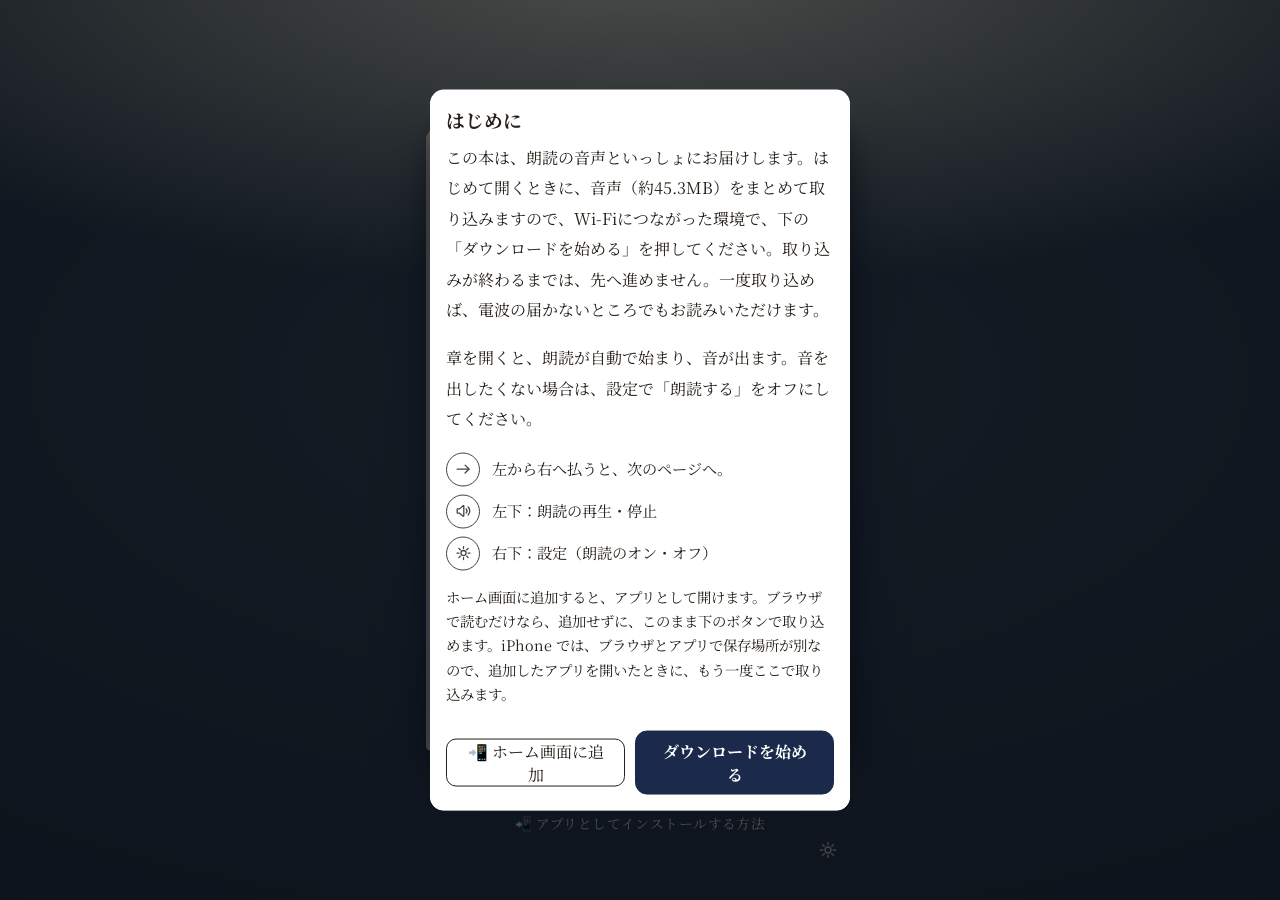
==== commit 2ffedfef: "order-0024 分岐版 v1.13.110：手直し済みMDで作り直し（音声差し替え）・選択肢の縦書き・最終選択へ戻る導線・エンディング名・昔話ルート締めのヨネ語り（Despinaのまね声）" ====
--- a/d/fa77f426cc86a331470655fa1c49652f/index.html
+++ b/d/fa77f426cc86a331470655fa1c49652f/index.html
@@ -1,7 +1,7 @@
 <!doctype html>
 <html lang="ja">
   <head>
-<meta name="robots" content="noindex, nofollow">
+    <meta name="robots" content="noindex, nofollow">
     <meta charset="UTF-8" />
     
     <meta name="viewport" content="width=device-width, initial-scale=1, viewport-fit=cover" />
@@ -17,8 +17,8 @@
     <link rel="icon" type="image/png" href="icons/icon-192.png" />
     <link rel="apple-touch-icon" href="icons/apple-touch-icon.png" />
     <title>野良のAIは、嘘の味が好き — nami × 双海</title>
-    <script type="module" crossorigin src="./assets/index-7hc937so.js"></script>
-    <link rel="stylesheet" crossorigin href="./assets/index-C6wKaLxU.css">
+    <script type="module" crossorigin src="./assets/index-edYoSCur.js"></script>
+    <link rel="stylesheet" crossorigin href="./assets/index-Dt_jYXe5.css">
   <link rel="manifest" href="./manifest.webmanifest"></head>
   <body>
     
@@ -150,8 +150,10 @@
         <div id="endrollPage" class="endroll-page" hidden>
           <div class="endroll-inner">
             <p class="endroll-label">エンドロール</p>
+            <p id="endrollEndingName" class="ending-name" hidden></p>
             <img id="endrollJacket" class="endroll-jacket" alt="収録曲のジャケット" draggable="false" hidden />
             <div class="endroll-lyrics" id="endrollLyrics"></div>
+            <button id="endrollReturnBtn" class="ending-return-btn" type="button" hidden>最後の選択に戻る</button>
           </div>
           
           <div class="sheet-footer">
@@ -169,6 +171,7 @@
         
         <div id="badEndPage" class="branch-page" hidden>
           <div class="branch-inner">
+            <p id="badEndName" class="ending-name" hidden></p>
             <p class="branch-label">―― ここで物語は終わる</p>
             <button id="badEndBackBtn" type="button" class="choice-option">選択肢へ戻る</button>
           </div>
@@ -179,6 +182,7 @@
             
             <img class="end-logo" src="icons/logo-text-vertical.svg" alt="サウンド単行本" />
             <p class="end-colophon">『野良のAIは、嘘の味が好き』（分岐版・試作）　著者：nami × 双海<br />朗読：AI音声（地の文「Charon」・野良の声「Despina」／Gemini 3.8 Flash）／音楽：手続き生成による自作曲・自作環境音（全章）／エンドロール曲：『安全運転で、またどうぞ』／形式：サウンド単行本／2026年11月 電子版</p>
+            <button id="endReturnBtn" class="ending-return-btn" type="button" hidden>最後の選択に戻る</button>
           </div>
           
           <div class="sheet-footer">
--- a/d/fa77f426cc86a331470655fa1c49652f/assets/index-Dt_jYXe5.css
+++ b/d/fa77f426cc86a331470655fa1c49652f/assets/index-Dt_jYXe5.css
@@ -0,0 +1 @@
+:root{--top-gap:24px;--safe-top:calc(env(safe-area-inset-top) + var(--top-gap));--band-lift:10px;--folio-strip:30px;--band-body-w:.35;--frame-mt:max(14px, calc(env(safe-area-inset-top) + 8px));--frame-mb:max(18px, calc(env(safe-area-inset-bottom) + 8px));--frame-ml:max(14px, calc(env(safe-area-inset-left) + 2px));--frame-mr:max(14px, calc(env(safe-area-inset-right) + 2px));--font-scale:1;--lightningcss-light: ;--lightningcss-dark:initial;color-scheme:dark only;--bg:#17130e;--surface:#fdfaf0;--text:#262019;--muted:#6a6252;--border:#d8cfb4;--primary:#1b2a4a;--primary-text:#fff;--debug:#d29922;--debug-text:#1f2328;--ui-on:#7a7466;--ui-on-text:#f7f2e7;--ui-on-press:#6b6455;--ui-off:#e6dcc4;--ui-soft:#f4efe3;--ui-seg-text:#7d7262;--ui-shadow:#3c321e2e;--ui-line:#d6ccb4;--ui-press:#7a74661a;--navy:#1b2a4a;--navy2:#24365e;--gold:#c9b87a;--paper:#fdfaf0;--paper-hi:#fffdf6;--paper-lo:#f7f0da;--ink:#262019;--ink-strong:#1b2a4a;--ink-soft:#6a6252;--ink-accent:#8a6d2f;--folio:#9a8a64;--head-note:#8d7c55;--sep:#a08c5a;--narr-sub:#8a7c5f;--colophon:#7d7260;--toc-ink:#2e2a24;--rt:#555;--tex-rgb:120, 100, 60;--gutter-rgb:101, 84, 52;--edge-a:#e7dec6;--edge-b:#d9cfb0;--edge-1:#eae1c9;--edge-2:#f3edda;--edge-3:#e0d5b8;--hl-bg:#a3823e21;--hl-ink:#17130c;--icon-line:#9280544d;--icon-ink:#927c4e9e;--icon-shadow:#5a4a281a;--icon-inset:#ffffff40;--icon-press:#7864371a;--hairline:#65543424;--focus-ring:#8a6d2f99;--row-press:#a3823e14;--toc-press:#a0803c1f;--hint-ink:#7a6a4a8c;--panel:#fff;--panel-link:#1b2a4a;--seg-on:#fff;--err-bg:#fdf0f0;--err-line:#e8bcbc;--err-ink:#a33;--err-btn-bg:#fff;--err-btn-line:#d99;--hint-pill-bg:#f7f2e7f0;--hint-pill-ink:#1e2d52;--hint-pill-line:#1e2d5233;--desk:#17130e;--desk2:#2a2115;--indigo:#0a1220;--indigo2:#1e2d52;--desk-text:#c9bda0;--theme:#1e2d52;--cover-title:#f7f2e7;--cover-author:#f7f2e7;--serif:"Book Serif", "Hiragino Mincho ProN", "Hiragino Mincho Pro", "Yu Mincho", "YuMincho", "Noto Serif JP", "MS PMincho", serif}[data-paper-scheme=dark]{--paper-hi:#171e28;--paper:#12181f;--paper-lo:#0c1117;--ink:#e9e3d3;--ink-strong:#ece7da;--ink-soft:#a79f8f;--ink-accent:#b3a06a;--folio:#7d8698;--head-note:#8b96a6;--sep:#77808e;--narr-sub:#98a0ac;--colophon:#9c968a;--toc-ink:#e9e3d3;--rt:#9aa1ab;--tex-rgb:190, 200, 215;--gutter-rgb:0, 0, 0;--edge-a:#1d242f;--edge-b:#131920;--edge-1:#202833;--edge-2:#262f3c;--edge-3:#171e27;--hl-bg:#c9b87a33;--hl-ink:#f7f2e7;--icon-line:#cdd4e04d;--icon-ink:#d6dbe5a8;--icon-shadow:#00000040;--icon-inset:#ffffff1f;--icon-press:#ffffff14;--hairline:#e9e3d324;--focus-ring:#c9b87aa6;--row-press:#e9e3d30f;--toc-press:#e9e3d31a;--hint-ink:#c6ccd673;--panel:#141a21;--panel-link:#9db4dd;--seg-on:#232b36;--err-bg:#2a1518;--err-line:#6e3438;--err-ink:#f0b9bc;--err-btn-bg:#1d1113;--err-btn-line:#8a4a4e;--hint-pill-bg:#0d1219f0;--hint-pill-ink:#e9e3d3;--hint-pill-line:#e9e3d340;--surface:#171e28;--text:#e9e3d3;--muted:#a39c8d;--border:#39424f;--ui-soft:#1d242e;--ui-seg-text:#a9b0bc;--ui-shadow:#00000073;--ui-line:#39424f;--ui-press:#e9e3d314;--ui-off:#2a323e}*{box-sizing:border-box;-webkit-tap-highlight-color:transparent}[hidden]{display:none!important}html{touch-action:manipulation;overscroll-behavior:none;height:100%}body{background:var(--desk);color:var(--ink);font-family:var(--serif);-webkit-text-size-adjust:100%;overscroll-behavior:none;width:100%;height:100%;margin:0;padding:0;position:fixed;inset:0;overflow:hidden}.muted{color:var(--muted)}.version{text-align:center;color:var(--desk-text);font-size:.8rem}.load-error{color:#fff;text-align:center;padding:20px}button{font:inherit;color:inherit;border:1px solid var(--border);background:var(--surface);cursor:pointer;border-radius:12px;min-width:44px;min-height:44px;margin:0;padding:8px 20px}button.primary{background:var(--primary);border-color:var(--primary);color:var(--primary-text);font-weight:700}button.link{color:var(--gold);background:0 0;border:0;margin:12px auto 0;text-decoration:underline;display:block}.banner{left:16px;right:16px;bottom:max(16px, env(safe-area-inset-bottom));background:var(--surface);max-width:448px;color:var(--text);border:1px solid var(--border);z-index:60;pointer-events:auto;touch-action:manipulation;border-radius:14px;justify-content:space-between;align-items:center;gap:12px;margin:0 auto;padding:8px 8px 8px 16px;display:flex;position:fixed;box-shadow:0 6px 20px #0003}.banner__actions{flex-shrink:0;gap:8px;display:flex}@media (width<=480px){.banner{flex-direction:column;align-items:stretch;gap:8px;padding:12px 12px 12px 16px}.banner__actions{justify-content:flex-end}}.boot-error small,#cache-banner-note{color:var(--muted);display:block}.install-dialog{overscroll-behavior:contain;background:var(--panel);width:min(448px,100vw - 32px);max-height:calc(100dvh - 32px);color:var(--text);border:none;border-radius:14px;padding:16px;overflow-y:auto}.install-dialog::backdrop{background:#0a102099}.install-dialog h2{margin:0 0 4px;font-size:1.1rem}.install-dialog details{border:1px solid var(--border);border-radius:12px;margin:8px 0;padding:4px 12px}.install-dialog summary{cursor:pointer;align-items:center;min-height:44px;font-weight:700;display:flex}.install-dialog ol{margin:0 0 8px;padding-left:1.4em}.install-dialog button.primary{width:100%;margin:8px 0 0;display:block}.debug-panel{left:max(8px, env(safe-area-inset-left));bottom:max(10px, calc(env(safe-area-inset-bottom) + 8px));z-index:40;pointer-events:none;background:var(--surface);border:2px solid var(--debug);border-radius:10px;flex-wrap:wrap;align-items:center;gap:6px;max-height:60dvh;padding:4px 6px;display:flex;position:fixed;overflow-y:auto}.debug-panel__title{color:var(--debug);letter-spacing:.08em;font-size:.7rem;font-weight:700}.debug-panel__button{pointer-events:auto;background:var(--debug);border-color:var(--debug);min-width:44px;min-height:44px;color:var(--debug-text);padding:0 8px}.debug-panel__info{white-space:pre-line;font-variant-numeric:tabular-nums;color:var(--debug);flex:0 0 100%;font-size:.68rem;line-height:1.55}@media (prefers-reduced-motion:reduce){*{transition:none!important;animation:none!important}}.btn{color:#1b2a4a;background:#fff;border:1px solid #8a94a8;border-radius:999px;padding:.55em 1.1em;font-size:.95rem;line-height:1}.btn:active{transform:scale(.98)}.btn-primary{background:var(--navy);color:#fff;border-color:var(--navy)}.btn-ghost{color:#e8e2d0;background:0 0;border-color:#e8e2d0}.btn-small{padding:.4em .85em;font-size:.85rem}.btn-play{border-radius:999px;min-width:9em;padding:.7em 1.4em;font-size:1.05rem}.view-cover{--book-w:min(88vw, 420px, calc(67.55dvh - 174px));--cover-pb:max(28px, calc(env(safe-area-inset-bottom) + 16px));touch-action:pan-y;height:var(--app-h,100dvh);padding:0 max(16px, env(safe-area-inset-right)) var(--cover-pb) max(16px, env(safe-area-inset-left));background-color:var(--indigo);background-image:radial-gradient(ellipse 120% 58% at 50% -4%, color-mix(in srgb, var(--theme) 40%, #ffedb8 60%), transparent 62%), radial-gradient(ellipse 150% 110% at 50% 42%, color-mix(in srgb, var(--theme) 68%, #000 32%) 0%, color-mix(in srgb, var(--theme) 30%, #000 70%) 80%), radial-gradient(ellipse 125% 100% at 50% 46%, transparent 56%, #0000007a 100%);flex-direction:column;align-items:center;display:flex;position:relative}.cover-gap{flex:1 1 0}.cover-gap-top{min-height:max(20px, var(--safe-top))}.cover-below{flex:1 1 0;align-self:stretch;position:relative}.cover-foot{width:var(--book-w);pointer-events:none;flex-direction:column;padding-top:13px;display:flex;position:absolute;bottom:0;left:50%;transform:translate(-50%)}.cover-tap{text-align:inherit;cursor:pointer;background:0 0;border:none;padding:0;line-height:1.5}.cover-tap:active .book-cover{transform:scale(.995)}.book-cover{width:var(--book-w);aspect-ratio:127/188;background:#10182b;display:block;position:relative;overflow:hidden;container-type:inline-size}body.bound-right .book-cover{box-shadow:0 26px 52px #0000009e, 0 8px 18px #00000073, inset 0 0 0 1px #ffffff12, -3px 3px 0 -1px var(--edge-a), -6px 6px 0 -2px var(--edge-b);border-radius:7px 2px 2px 7px}body.bound-left .book-cover{box-shadow:0 26px 52px #0000009e, 0 8px 18px #00000073, inset 0 0 0 1px #ffffff12, 3px 3px 0 -1px var(--edge-a), 6px 6px 0 -2px var(--edge-b);border-radius:2px 7px 7px 2px}.book-cover:before{content:"";z-index:2;width:13px;position:absolute;top:0;bottom:0}body.bound-right .book-cover:before{background:linear-gradient(270deg,#0009,#ffffff1f 45%,#0006);right:0}body.bound-left .book-cover:before{background:linear-gradient(90deg,#0009,#ffffff1f 45%,#0006);left:0}.book-cover:after{content:"";z-index:2;pointer-events:none;background:linear-gradient(105deg,#0000 55%,#ffffff0f);position:absolute;inset:0}.cover-img{object-fit:cover;width:100%;height:100%;display:block}.cover-logo{z-index:3;width:7.1%;height:auto;display:block;position:absolute;top:4.3%}body.bound-right .cover-logo{left:5.8%}body.bound-left .cover-logo{right:5.8%}.cover-vtitle{z-index:3;letter-spacing:.14em;color:var(--cover-title);white-space:nowrap;font-size:8.4cqw;font-weight:700;line-height:1.5;position:absolute;top:12%}body.dir-vertical .cover-vtitle{writing-mode:vertical-rl;-webkit-writing-mode:vertical-rl}body.bound-right .cover-vtitle{right:14%}body.bound-left .cover-vtitle{left:14%}.cover-author{z-index:3;letter-spacing:.5em;color:var(--cover-author);white-space:nowrap;margin-right:-.5em;font-size:3.6cqw;position:absolute;bottom:4.2%;left:50%;transform:translate(-50%)}.cover-vtitle .vt-line,.title-name .vt-line{display:block}.cover-vtitle .vt-sub,.title-name .vt-sub{font-size:.42em}html,body{touch-action:pan-x pan-y}.view-gate{height:var(--app-h,100dvh);background:radial-gradient(ellipse at 50% 30%, var(--desk2), var(--desk) 75%);cursor:pointer;padding:var(--frame-mt) var(--frame-mr) var(--frame-mb) var(--frame-ml);touch-action:pan-y;justify-content:center;align-items:stretch;display:flex}.view-gate.gate-dragging,.view-gate.gate-dragging .gate-sheet{-webkit-user-select:none;user-select:none}.gate-sheet{background:linear-gradient(160deg, var(--paper-hi), var(--paper) 55%, var(--paper-lo));flex:1;min-width:0;position:relative;overflow:hidden}body.bound-right .gate-sheet{box-shadow:0 16px 40px #0000008c, -3px 3px 0 -1px var(--edge-a), -6px 6px 0 -2px var(--edge-b);border-radius:6px 2px 2px 6px}body.bound-left .gate-sheet{box-shadow:0 16px 40px #0000008c, 3px 3px 0 -1px var(--edge-a), 6px 6px 0 -2px var(--edge-b);border-radius:2px 6px 6px 2px}.gate-sheet:after{content:"";pointer-events:none;width:36px;position:absolute;top:0;bottom:0}body.bound-right .gate-sheet:after{background:linear-gradient(to left, rgba(var(--gutter-rgb), .26), rgba(var(--gutter-rgb), .08) 55%, transparent);right:0}body.bound-left .gate-sheet:after{background:linear-gradient(to right, rgba(var(--gutter-rgb), .26), rgba(var(--gutter-rgb), .08) 55%, transparent);left:0}.gate-text{position:absolute;top:11%;bottom:16%;left:50%;transform:translate(-50%)}body.dir-vertical .gate-text{writing-mode:vertical-rl;-webkit-writing-mode:vertical-rl}.gate-num{letter-spacing:.32em;color:var(--ink-accent);margin:0;padding-top:.15em;font-size:.98rem}.gate-num:empty{display:none}.gate-title{letter-spacing:.1em;color:var(--ink-strong);margin:0 1.1em;font-size:2rem;font-weight:600}body.dir-vertical .gate-num{position:absolute;top:0;left:100%}.gate-narrator{color:var(--ink-soft);letter-spacing:.12em;margin-inline-start:1.4em;font-size:.98rem;font-weight:400}.gate-narrator:empty{display:none}.gate-work{letter-spacing:.22em;color:var(--ink-soft);margin:0 0 .8em;font-size:.98rem}.gate-work:empty{display:none}body.dir-vertical .gate-work{white-space:nowrap;margin:0 0 0 2.6em;position:absolute;top:0;left:100%}.view-title{height:var(--app-h,100dvh);background:radial-gradient(ellipse at 50% 30%, var(--desk2), var(--desk) 75%);cursor:pointer;padding:var(--frame-mt) var(--frame-mr) var(--frame-mb) var(--frame-ml);touch-action:pan-y;justify-content:center;align-items:stretch;display:flex}.view-title.title-dragging,.view-title.title-dragging .title-sheet{-webkit-user-select:none;user-select:none}.title-sheet{box-sizing:border-box;background:linear-gradient(160deg, var(--paper-hi), var(--paper) 55%, var(--paper-lo));flex:1;justify-content:center;align-items:center;min-width:0;padding:8% 0 14%;display:flex;position:relative;overflow:hidden}body.bound-right .title-sheet{box-shadow:0 16px 40px #0000008c, -3px 3px 0 -1px var(--edge-a), -6px 6px 0 -2px var(--edge-b);border-radius:6px 2px 2px 6px}body.bound-left .title-sheet{box-shadow:0 16px 40px #0000008c, 3px 3px 0 -1px var(--edge-a), 6px 6px 0 -2px var(--edge-b);border-radius:2px 6px 6px 2px}.title-sheet:after{content:"";pointer-events:none;width:36px;position:absolute;top:0;bottom:0}body.bound-right .title-sheet:after{background:linear-gradient(to left, rgba(var(--gutter-rgb), .26), rgba(var(--gutter-rgb), .08) 55%, transparent);right:0}body.bound-left .title-sheet:after{background:linear-gradient(to right, rgba(var(--gutter-rgb), .26), rgba(var(--gutter-rgb), .08) 55%, transparent);left:0}.title-text{max-height:100%;position:relative;transform:translateY(-4%)}body.dir-vertical .title-text{writing-mode:vertical-rl;-webkit-writing-mode:vertical-rl}.title-name{letter-spacing:.12em;color:var(--ink-strong);margin:0;font-size:2.1rem;font-weight:600}.title-author{letter-spacing:.2em;color:var(--ink-soft);text-align:end;margin:0;font-size:1rem;font-weight:400}body.dir-vertical .title-author{position:absolute;bottom:0;right:100%}body.dir-vertical .title-text:has(.vt-sub) .title-author{right:calc(100% + 1.6rem)}body.dir-horizontal .title-text{text-align:center}body.dir-horizontal .title-author{text-align:center;margin-top:1.4em}.view-work{height:var(--app-h,100dvh);background:radial-gradient(ellipse at 50% 30%, var(--desk2), var(--desk) 75%);cursor:pointer;padding:var(--frame-mt) var(--frame-mr) var(--frame-mb) var(--frame-ml);touch-action:pan-y;justify-content:center;align-items:stretch;display:flex}.view-work.work-dragging,.view-work.work-dragging .work-sheet{-webkit-user-select:none;user-select:none}.work-sheet{box-sizing:border-box;background:linear-gradient(160deg, var(--paper-hi), var(--paper) 55%, var(--paper-lo));flex:1;justify-content:center;align-items:center;min-width:0;padding:8% 0 14%;display:flex;position:relative;overflow:hidden}body.bound-right .work-sheet{box-shadow:0 16px 40px #0000008c, -3px 3px 0 -1px var(--edge-a), -6px 6px 0 -2px var(--edge-b);border-radius:6px 2px 2px 6px}body.bound-left .work-sheet{box-shadow:0 16px 40px #0000008c, 3px 3px 0 -1px var(--edge-a), 6px 6px 0 -2px var(--edge-b);border-radius:2px 6px 6px 2px}.work-sheet:after{content:"";pointer-events:none;width:36px;position:absolute;top:0;bottom:0}body.bound-right .work-sheet:after{background:linear-gradient(to left, rgba(var(--gutter-rgb), .26), rgba(var(--gutter-rgb), .08) 55%, transparent);right:0}body.bound-left .work-sheet:after{background:linear-gradient(to right, rgba(var(--gutter-rgb), .26), rgba(var(--gutter-rgb), .08) 55%, transparent);left:0}.work-text{max-height:100%;position:relative;transform:translateY(-4%)}body.dir-vertical .work-text{writing-mode:vertical-rl;-webkit-writing-mode:vertical-rl}.work-title{letter-spacing:.12em;color:var(--ink-strong);margin:0;font-size:2.1rem;font-weight:600}.work-num{letter-spacing:.32em;color:var(--ink-accent);margin:0;font-size:1rem}.work-num:empty{display:none}body.dir-vertical .work-num{margin-left:2.2em;position:absolute;top:0;left:100%}body.dir-horizontal .work-text{text-align:center}body.dir-horizontal .work-num{margin-bottom:1.2em}.work-main{flex-direction:column;justify-content:center;align-items:center;gap:2rem;min-height:0;max-height:100%;display:flex}.work-image{aspect-ratio:1;object-fit:cover;border-radius:3px;width:min(58dvw,30dvh,300px);height:auto;box-shadow:0 12px 30px #00000061}.work-image[hidden]{display:none}.work-subtitle{letter-spacing:.2em;color:var(--ink-soft);margin:0;font-size:1.02rem}.work-subtitle:empty{display:none}body.dir-vertical .work-subtitle{margin-block-start:1.5em}body.dir-horizontal .work-subtitle{margin-top:1.1em}.view-reader{height:var(--app-h,100dvh);background:radial-gradient(ellipse at 50% 20%, var(--desk2), var(--desk) 78%);flex-direction:column;display:flex;position:relative}.toggle-label{white-space:nowrap;align-items:center;gap:4px;min-height:44px;font-size:.85rem;display:flex}.page-head{z-index:2;pointer-events:none;justify-content:center;align-items:baseline;gap:1em;display:flex;position:absolute;top:7px;left:44px;right:44px}.page-head-title{letter-spacing:.14em;color:var(--head-note);white-space:nowrap;text-overflow:ellipsis;font-size:.72rem;overflow:hidden}.read-progress{left:env(safe-area-inset-left);right:env(safe-area-inset-right);bottom:max(4px, env(safe-area-inset-bottom));z-index:9;background:#c9b87a2e;height:3px;display:flex;position:absolute}body.dir-vertical .read-progress{justify-content:flex-end}body.dir-horizontal .read-progress{justify-content:flex-start}.read-progress span{background:var(--gold);width:0;height:100%;transition:width .3s;display:block}.page-wrap{min-height:0;margin:var(--frame-mt) var(--frame-mr) var(--frame-mb) var(--frame-ml);--folio-band:44px;touch-action:pan-y;flex:1;position:relative}.page{background-image:repeating-linear-gradient(0deg, rgba(var(--tex-rgb), .014) 0 3px, transparent 3px 6px), linear-gradient(155deg, var(--paper-hi), var(--paper) 55%, var(--paper-lo));position:absolute;inset:0;overflow:hidden;container-type:inline-size}.page:before{content:"";background-image:var(--chapter-bg-bottom,none);pointer-events:none;background-position:bottom;background-repeat:no-repeat;background-size:100%;position:absolute;inset:0}body.bg-off .page:before{display:none}body.bound-right .page{box-shadow:0 12px 28px #00000080, -2px 2px 0 0 var(--edge-1), -4px 4px 0 0 var(--edge-2), -6px 6px 0 0 var(--edge-3);border-radius:6px 2px 2px 6px}body.bound-left .page{box-shadow:0 12px 28px #00000080, 2px 2px 0 0 var(--edge-1), 4px 4px 0 0 var(--edge-2), 6px 6px 0 0 var(--edge-3);border-radius:2px 6px 6px 2px}.page:after{content:"";z-index:1;pointer-events:none;width:38px;position:absolute;top:0;bottom:0}body.bound-right .page:after{background:linear-gradient(to left, rgba(var(--gutter-rgb), .3), rgba(var(--gutter-rgb), .1) 55%, transparent);right:0}body.bound-left .page:after{background:linear-gradient(to right, rgba(var(--gutter-rgb), .3), rgba(var(--gutter-rgb), .1) 55%, transparent);left:0}.page-anim{top:0;left:0;right:0;bottom:var(--folio-band,44px);z-index:0;pointer-events:none;position:absolute;overflow:hidden}body.bg-off .page-anim{display:none}@media (prefers-reduced-motion:reduce){.page-anim{display:none}}.anim-rain{width:2px;height:38px;animation:animRain var(--d,3.2s) linear var(--dl,0s) infinite;background:linear-gradient(#6b5a3300,#6b5a334d,#6b5a3300);border-radius:2px;position:absolute;top:-56px}.anim-rain.dim{animation-name:animRainDim}@keyframes animRain{0%{opacity:0;transform:translateY(-12px)rotate(14deg)}10%{opacity:.42}86%{opacity:.42}to{opacity:0;transform:translate(-6dvh,114dvh)rotate(14deg)}}@keyframes animRainDim{0%{opacity:0;transform:translateY(-12px)rotate(14deg)}10%{opacity:.17}86%{opacity:.17}to{opacity:0;transform:translate(-6dvh,114dvh)rotate(14deg)}}.anim-rain.top{animation-name:animRainTop}@keyframes animRainTop{0%{opacity:0;transform:translateY(-12px)rotate(14deg)}12%{opacity:.3}78%{opacity:.3}to{opacity:0;transform:translate(-2.2dvh,34dvh)rotate(14deg)}}.anim-mote{width:4px;height:4px;animation:animMote var(--d,16s) ease-in-out var(--dl,0s) infinite alternate;background:#967c4261;border-radius:50%;position:absolute}@keyframes animMote{0%{opacity:.1;transform:translate(0)}to{transform:translate(var(--dx,6px), var(--dy,-10px));opacity:.28}}.anim-glint{width:5px;height:5px;animation:animGlint var(--d,8s) ease-in-out var(--dl,0s) infinite;background:#beaa696b;border-radius:50%;position:absolute}@keyframes animGlint{0%,to{opacity:.04;transform:scale(.7)}50%{opacity:.3;transform:scale(1.1)}}.anim-glow{animation:animGlow var(--d,14s) ease-in-out var(--dl,0s) infinite alternate;background:radial-gradient(#dec47838,#dec47800 68%);border-radius:50%;position:absolute}.anim-glow.sunset{background:radial-gradient(#e2a45c45,#e2a45c00 68%)}@keyframes animGlow{0%{opacity:.3;transform:scale(1)}to{opacity:.5;transform:scale(1.05)}}.anim-sway{transform-origin:50% 0;background:#fffdf62e;border:1.5px solid #6b5a3333;border-radius:2px;width:15px;height:19px;animation:10s ease-in-out infinite alternate animSway;position:absolute}@keyframes animSway{0%{transform:rotate(-1.1deg)}to{transform:rotate(.8deg)}}.anim-band{background:linear-gradient(100deg,#c9b87a00 22%,#c9b87a14 48%,#c9b87a21 55%,#c9b87a00 80%);width:136%;height:36%;animation:17s ease-in-out infinite alternate animBand;position:absolute;left:-18%}@keyframes animBand{0%{opacity:.5;transform:rotate(-7deg)translate(-8px)}to{opacity:.72;transform:rotate(-7deg)translate(9px)}}.anim-cloud{height:9%;animation:animCloud var(--d,46s) ease-in-out var(--dl,0s) infinite alternate;background:radial-gradient(#fffef894,#fffef800 70%);border-radius:50%;position:absolute}@keyframes animCloud{0%{transform:translate(-10px)}to{transform:translate(20px)}}body.font-large{--font-scale:1.2}.page-content{z-index:0;inset:0 0 15%;bottom:max(15%, calc(var(--band-body-w) * 100cqw));font-size:calc(1.12rem * var(--font-scale));letter-spacing:.04em;color:var(--ink);line-height:2.1;position:absolute;overflow:hidden}body.dir-vertical .page-content{writing-mode:vertical-rl;-webkit-writing-mode:vertical-rl}body.dir-horizontal .page-content{writing-mode:horizontal-tb;-webkit-writing-mode:horizontal-tb}body.bound-right .page-content{padding:46px 42px 10px 30px}body.bound-left .page-content{padding:46px 30px 10px 42px}body.dir-vertical .page-content p{text-indent:1em;margin:0 0 0 1.4em}body.dir-horizontal .page-content p{text-indent:1em;margin:0 0 1em}.page-content p.cont,body.dir-vertical .page-content p.lead,body.dir-horizontal .page-content p.lead{text-indent:0}.page-content p.sep{text-align:center;text-indent:0;color:var(--sep)}.page-content ruby rt{color:var(--rt);font-size:.52em}@media (width>=700px){.page-content{font-size:calc(1.18rem * var(--font-scale))}}.page-content.measurer{visibility:hidden;pointer-events:none;z-index:-1;position:fixed;top:0;left:0;transform:translate(-110%)}body.bg-off .page-content{bottom:var(--folio-strip)}@media (orientation:landscape) and (height<=500px){:root{--frame-mt:max(6px, calc(env(safe-area-inset-top) + 4px));--frame-mb:max(8px, calc(env(safe-area-inset-bottom) + 4px));--frame-ml:max(8px, calc(env(safe-area-inset-left) + 2px));--frame-mr:max(8px, calc(env(safe-area-inset-right) + 2px))}.page-content{bottom:var(--folio-strip)}body.bound-right .page-content,body.bound-left .page-content{padding-top:32px}}body.bound-right .page.turn-next{animation:.18s ease-out turnFromLeft}body.bound-right .page.turn-prev,body.bound-left .page.turn-next{animation:.18s ease-out turnFromRight}body.bound-left .page.turn-prev{animation:.18s ease-out turnFromLeft}@keyframes turnFromLeft{0%{opacity:.35;transform:translate(-16px)}}@keyframes turnFromRight{0%{opacity:.35;transform:translate(16px)}}.page-footer{left:0;right:0;bottom:var(--band-lift);height:var(--folio-band,44px);z-index:2;pointer-events:none;justify-content:space-between;align-items:center;padding:0 12px;display:flex;position:absolute}.page>.folio{height:var(--folio-strip);z-index:2;pointer-events:none;writing-mode:horizontal-tb;justify-content:center;align-items:center;display:flex;position:absolute;bottom:0;left:0;right:0}.page-footer .btn{pointer-events:auto}body.bound-left .page-footer{flex-direction:row-reverse}.folio{letter-spacing:.32em;color:var(--folio);text-shadow:0 0 3px var(--paper), 0 0 3px var(--paper), 0 0 6px var(--paper-hi);font-size:.78rem;font-weight:600}.page-icon-btn{pointer-events:auto;cursor:pointer;border:1px solid var(--icon-line);width:44px;min-width:44px;height:44px;color:var(--icon-ink);box-shadow:0 1px 2px var(--icon-shadow), inset 0 0 0 1px var(--icon-inset);background:0 0;border-radius:999px;justify-content:center;align-items:center;padding:0;display:inline-flex}.page-icon-btn svg{width:19px;height:19px;display:block}.page-icon-btn:active{background:var(--icon-press);transform:scale(.96)}.sheet-footer{left:0;right:0;bottom:var(--band-lift);height:var(--folio-band,44px);z-index:2;pointer-events:none;writing-mode:horizontal-tb;position:absolute}.sheet-footer .page-icon-btn{pointer-events:auto;position:absolute;bottom:0}#gatePlayBtn,#tocPlayBtn,#endPlayBtn,#titlePlayBtn,#workPlayBtn,#endrollPlayBtn{left:12px}#gateMenuBtn,#tocMenuBtn,#endMenuBtn,#titleMenuBtn,#workMenuBtn,#endrollMenuBtn{right:12px}body.bound-left #gatePlayBtn,body.bound-left #tocPlayBtn,body.bound-left #endPlayBtn,body.bound-left #titlePlayBtn,body.bound-left #workPlayBtn,body.bound-left #endrollPlayBtn{left:auto;right:12px}body.bound-left #gateMenuBtn,body.bound-left #tocMenuBtn,body.bound-left #endMenuBtn,body.bound-left #titleMenuBtn,body.bound-left #workMenuBtn,body.bound-left #endrollMenuBtn{left:12px;right:auto}.page-footer .page-icon-btn{position:absolute;bottom:0}#playPauseBtn{left:12px}#menuBtn{right:12px}body.bound-left #playPauseBtn{left:auto;right:12px}body.bound-left #menuBtn{left:12px;right:auto}.page.dragging{-webkit-user-select:none;user-select:none;transition:none!important}.page.dragging .page-content{-webkit-user-select:none;user-select:none}body.dir-vertical .page-content p.story-end,body.dir-horizontal .page-content p.story-end{text-indent:0;text-align:center;letter-spacing:.35em;color:var(--ink-soft);font-size:.92em}.unit.now{background:var(--hl-bg);color:var(--hl-ink);border-radius:3px}body.hl-off .unit.now{color:inherit;background:0 0}.seg-tag{display:none}body.debug-on .unit.seg-a{background:#588cd624;border-radius:3px}body.debug-on .unit.seg-b{background:#e89e4a29;border-radius:3px}body.debug-on:not(.hl-off) .unit.now{background:var(--hl-bg);color:var(--hl-ink)}body.debug-on .unit.seg-first{position:relative}body.debug-on .seg-tag{z-index:3;color:#fff;letter-spacing:.04em;white-space:nowrap;pointer-events:none;writing-mode:horizontal-tb;background:#37415c;border-radius:999px;padding:2px 6px;font-family:sans-serif;font-size:10px;font-weight:700;line-height:1.25;display:block;position:absolute;inset-block-start:-.3em;inset-inline-start:-.95em}.end-page{z-index:11;touch-action:pan-y;background-image:repeating-linear-gradient(0deg, rgba(var(--tex-rgb), .014) 0 3px, transparent 3px 6px), linear-gradient(155deg, var(--paper-hi), var(--paper) 55%, var(--paper-lo));position:absolute;inset:0}.end-foot{padding:0 30px calc(var(--band-lift) + var(--folio-band,44px) + 8px);flex-direction:column;align-items:center;gap:14px;display:flex;position:absolute;bottom:0;left:0;right:0}.end-colophon{letter-spacing:.06em;color:var(--colophon);text-align:center;margin:0;font-size:.72rem;line-height:1.9}.end-logo{width:128px;height:auto}.endroll-page{z-index:11;touch-action:pan-y pinch-zoom;writing-mode:horizontal-tb;background-image:repeating-linear-gradient(0deg, rgba(var(--tex-rgb), .014) 0 3px, transparent 3px 6px), linear-gradient(155deg, var(--paper-hi), var(--paper) 55%, var(--paper-lo));position:absolute;inset:0}.endroll-inner{box-sizing:border-box;padding:30px 30px calc(var(--band-lift) + var(--folio-band,44px) + 10px);flex-direction:column;align-items:center;gap:11px;display:flex;position:absolute;inset:0}.endroll-label{letter-spacing:.5em;text-indent:.5em;color:var(--colophon);margin:0;font-size:.72rem}.endroll-jacket{-webkit-user-drag:none;-webkit-user-select:none;user-select:none;border-radius:2px;width:min(100%,330px);height:auto;box-shadow:0 12px 28px #2b24144d,0 2px 6px #2b241433}.endroll-lyrics{text-align:center;scrollbar-width:none;touch-action:none;flex:auto;width:100%;max-width:330px;min-height:0;padding:50px 2px 4px;overflow-y:auto;-webkit-mask-image:linear-gradient(#0000,#000 44px calc(100% - 44px),#0000);mask-image:linear-gradient(#0000,#000 44px calc(100% - 44px),#0000)}.endroll-lyrics::-webkit-scrollbar{display:none}.endroll-line,.endroll-note{letter-spacing:.05em;color:var(--colophon);opacity:.38;-webkit-user-select:none;user-select:none;-webkit-touch-callout:none;margin:0;padding:6px 0;font-size:.92rem;line-height:1.7;transition:opacity .3s,color .3s}.endroll-line.active,.endroll-note.active{color:var(--ink);opacity:1;font-weight:600}.endroll-note{font-size:1.05rem}.branch-page{z-index:11;touch-action:pan-y pinch-zoom;writing-mode:horizontal-tb;background-image:repeating-linear-gradient(0deg, rgba(var(--tex-rgb), .014) 0 3px, transparent 3px 6px), linear-gradient(155deg, var(--paper-hi), var(--paper) 55%, var(--paper-lo));position:absolute;inset:0}.branch-inner{box-sizing:border-box;padding:30px 30px calc(var(--band-lift) + var(--folio-band,44px) + 10px);flex-direction:column;justify-content:center;align-items:center;gap:18px;display:flex;position:absolute;inset:0}.branch-label{letter-spacing:.3em;text-indent:.3em;color:var(--colophon);text-align:center;margin:0;font-size:.8rem}.choice-options{flex-direction:column;align-items:stretch;gap:12px;width:100%;max-width:330px;display:flex}.choice-option{font:inherit;letter-spacing:.05em;color:var(--ink);background:var(--paper-hi);border:1px solid var(--colophon);cursor:pointer;border-radius:999px;min-height:48px;padding:10px 22px;font-size:.95rem}.ending-name{font-family:var(--font-serif);letter-spacing:.14em;text-indent:.14em;color:var(--ink);text-align:center;margin:0;font-size:1.12rem}.endroll-inner .ending-name{font-size:1.02rem}.ending-return-btn{font:inherit;letter-spacing:.08em;color:var(--ink);background:var(--paper-hi);border:1px solid var(--colophon);cursor:pointer;border-radius:999px;min-height:48px;padding:10px 24px;font-size:.92rem}.ending-return-btn:active{background:var(--paper-lo)}body.dir-vertical .branch-label{writing-mode:vertical-rl;letter-spacing:.35em;text-indent:0}body.dir-vertical .choice-options{flex-direction:row-reverse;justify-content:center;align-items:stretch;width:auto;max-width:100%}body.dir-vertical .choice-option{writing-mode:vertical-rl;text-align:center;justify-content:center;align-items:center;min-width:54px;min-height:0;padding:22px 13px;display:flex}.audio-error{left:12px;right:12px;bottom:calc(var(--folio-band,44px) + 8px);z-index:6;color:var(--err-ink);background:var(--err-bg);border:1px solid var(--err-line);text-align:center;border-radius:8px;margin:0;padding:8px 10px;font-size:.85rem;position:absolute}.audio-retry-btn{min-height:44px;font:inherit;color:var(--err-ink);background:var(--err-btn-bg);border:1px solid var(--err-btn-line);cursor:pointer;border-radius:999px;margin:6px auto 0;padding:6px 22px;display:block}.modal{z-index:20;position:fixed;inset:0}.modal-backdrop{background:#0a102099;position:absolute;inset:0}.modal-panel{overscroll-behavior:contain;background:var(--panel);width:min(92vw,480px);max-height:82dvh;color:var(--text);border-radius:14px;padding:16px;position:absolute;top:50%;left:50%;overflow:auto;transform:translate(-50%,-50%)}.modal-head{justify-content:space-between;align-items:center;display:flex}.modal-head h3{margin:0}.dl-notice-panel{width:min(92vw,420px)}.dl-notice-body{margin:10px 0 18px;line-height:1.9}.dl-notice-guide{gap:8px;margin:0 0 14px;padding:0;font-size:.95rem;list-style:none;display:grid}.dl-notice-guide li{align-items:center;gap:12px;line-height:1.5;display:flex}.dl-guide-icon{opacity:.85;border:1px solid;border-radius:50%;flex:none;justify-content:center;align-items:center;width:34px;height:34px;display:inline-flex}.dl-guide-icon svg{width:19px;height:19px}.dl-notice-install{margin:0 0 14px}.dl-notice-install-text{margin:0 0 10px;font-size:.9rem;line-height:1.7}.dl-install-open{min-height:44px;color:inherit;font:inherit;cursor:pointer;background:0 0;border:1px solid;border-radius:10px;padding:0 14px}.dl-notice-foot{background:var(--panel);margin:0 -16px -16px;padding:10px 16px 16px;position:sticky;bottom:-16px}.dl-notice-progress{margin:0 0 10px}.dl-progress-bar{background:#c9b87a2e;border-radius:4px;height:8px;overflow:hidden}.dl-progress-bar span{background:var(--gold);width:0;height:100%;transition:width .3s;display:block}.dl-progress-text{margin:8px 0 0;font-size:.9rem;line-height:1.6}.dl-notice-actions{justify-content:space-between;align-items:center;gap:10px;display:flex}.dl-notice-actions #dlNoticeClose{margin-left:auto}.dl-notice-actions button:disabled{opacity:.55;cursor:default}.view-toc{height:var(--app-h,100dvh);background:radial-gradient(ellipse at 50% 30%, var(--desk2), var(--desk) 75%);padding:var(--frame-mt) var(--frame-mr) var(--frame-mb) var(--frame-ml);touch-action:pan-y;justify-content:center;align-items:stretch;display:flex}.view-toc.toc-dragging,.view-toc.toc-dragging .toc-sheet{-webkit-user-select:none;user-select:none}.toc-sheet{background:linear-gradient(160deg, var(--paper-hi), var(--paper) 55%, var(--paper-lo));writing-mode:vertical-rl;-webkit-writing-mode:vertical-rl;min-width:0;padding:calc((100dvh - var(--frame-mt) - var(--frame-mb)) * .11 + .15em) 30px 34px;--toc-top:29px;--toc-item-h:232px;flex-direction:column;flex:1;justify-content:center;display:flex;position:relative;overflow:hidden}.toc-inner{min-width:0;height:100%}body.bound-right .toc-sheet{box-shadow:0 16px 40px #0000008c, -3px 3px 0 -1px var(--edge-a), -6px 6px 0 -2px var(--edge-b);border-radius:6px 2px 2px 6px}body.bound-left .toc-sheet{box-shadow:0 16px 40px #0000008c, 3px 3px 0 -1px var(--edge-a), 6px 6px 0 -2px var(--edge-b);border-radius:2px 6px 6px 2px}.toc-heading{letter-spacing:.35em;color:var(--ink-strong);box-sizing:border-box;flex-direction:row;justify-content:flex-start;height:100%;margin:0;padding-top:0;font-size:1.45rem;font-weight:600;display:flex}.toc-list{margin:0;margin-block-start:2.8em;padding:0;list-style:none}.toc-inner.no-head .toc-list{margin-block-start:0}.toc-list li{box-sizing:border-box;padding-top:var(--toc-top);flex-direction:row;justify-content:flex-start;align-items:flex-start;display:flex}.toc-list li+li{margin-block-start:2em}.toc-item{text-align:start;cursor:pointer;color:var(--toc-ink);font:inherit;height:var(--toc-item-h,auto);box-sizing:border-box;background:0 0;border:none;border-radius:8px;padding:10px 9px;position:relative}.toc-item .toc-num{color:var(--ink-accent);letter-spacing:.15em;font-size:.85rem}.toc-item .toc-title{margin-inline-start:.55em;font-size:1.08rem}.toc-item .toc-narr{color:var(--narr-sub);letter-spacing:.08em;margin-inline-start:.9em;font-size:.82rem}.toc-item:active{background:var(--toc-press)}.toc-list li.toc-work{padding:calc(var(--toc-top) + 10px) 9px 10px;cursor:pointer;border-radius:8px;display:block}.toc-list li.toc-work:active{background:var(--toc-press)}.toc-list.has-works li:not(.toc-work){padding-top:calc(var(--toc-top) + 2.2em)}.toc-list.has-works li.toc-work:not(:first-child){margin-block-start:4.2em}.toc-list li.toc-work+li{margin-block-start:1em}.toc-work .toc-work-num{color:var(--ink-accent);letter-spacing:.15em;font-size:.85rem}.toc-work .toc-work-title{color:var(--ink-strong);letter-spacing:.08em;margin-inline-start:.55em;font-size:1.15rem;font-weight:600}.toc-hint{left:0;right:0;bottom:calc(var(--band-lift) + var(--folio-band,44px) + 6px);z-index:2;text-align:center;writing-mode:horizontal-tb;letter-spacing:.1em;color:var(--hint-ink);pointer-events:none;margin:0;font-size:.72rem;position:absolute}.toc-sheet>.folio{height:var(--folio-strip);z-index:2;pointer-events:none;writing-mode:horizontal-tb;justify-content:center;align-items:center;display:flex;position:absolute;bottom:0;left:0;right:0}.toc-sheet>.folio[hidden]{display:none}.toc-measurer{visibility:hidden;pointer-events:none;z-index:-1;writing-mode:vertical-rl;-webkit-writing-mode:vertical-rl;position:fixed;top:0;left:0;transform:translate(-110%)}.toc-measurer .toc-inner{height:100%}.menu-panel .menu-section{margin-top:6px}.menu-panel{padding:16px 18px 22px}.menu-panel .modal-head h3{letter-spacing:.08em;font-size:1.2rem}.menu-row.is-inert{opacity:.42;pointer-events:none}.menu-close-btn{cursor:pointer;width:44px;min-width:44px;height:44px;color:var(--muted);background:0 0;border:none;border-radius:999px;justify-content:center;align-items:center;margin-right:-10px;padding:0;display:inline-flex}.menu-close-btn:active{background:var(--ui-press)}.menu-close-btn svg{width:21px;height:21px}.seg{background:var(--ui-soft);border-radius:10px;align-items:center;gap:2px;padding:3px;display:flex}.seg-btn{min-height:36px;font:inherit;white-space:nowrap;color:var(--ui-seg-text);cursor:pointer;background:0 0;border:none;border-radius:8px;flex:1;padding:0 9px;font-size:.88rem;position:relative}.seg-btn:after{content:"";position:absolute;inset:-4px 0}.seg-btn[aria-pressed=true]{background:var(--seg-on);color:var(--text);box-shadow:0 1px 3px var(--ui-shadow);font-weight:600}.font-choices .seg-btn{min-width:48px}.speed-choices .seg-btn{padding:0 6px;font-size:.86rem}.menu-row.menu-row-stack{flex-direction:column;align-items:stretch;gap:8px;padding:12px 2px 14px}.menu-more-sum{min-height:48px;color:var(--muted);cursor:pointer;border-bottom:1px solid var(--hairline);justify-content:space-between;align-items:center;padding:3px 2px;font-size:.95rem;list-style:none;display:flex}.menu-more-sum::-webkit-details-marker{display:none}.menu-more-sum svg{flex:none;width:18px;height:18px;transition:transform .18s}.menu-more[open]>.menu-more-sum svg{transform:rotate(180deg)}.menu-more-sum:focus-visible{outline:2px solid var(--focus-ring);outline-offset:2px}.menu-row>span:first-child{white-space:nowrap;flex:none}@media (width<=380px){#rowSpeed{gap:8px}.speed-choices .seg-btn{padding:0 4px;font-size:.8rem}}.menu-nav{gap:10px;margin-top:18px;display:flex}.menu-nav-btn{min-height:44px;font:inherit;letter-spacing:.04em;color:var(--text);border:1px solid var(--ui-line);cursor:pointer;background:0 0;border-radius:10px;flex:1;justify-content:center;align-items:center;gap:7px;padding:0 12px;font-size:.9rem;display:inline-flex}.menu-nav-btn[hidden]{display:none}.menu-nav-btn svg{width:17px;height:17px;color:var(--muted);flex:none}.menu-nav-btn:active{background:var(--ui-press)}.menu-nav-btn:focus-visible{outline:2px solid var(--focus-ring);outline-offset:2px}.menu-foot{margin-top:10px}.menu-foot .menu-nav-row{border-bottom:none}.menu-dl-status{text-align:center;color:var(--text);margin:0 0 2px;font-size:.82rem}.menu-version{text-align:center;letter-spacing:.08em;color:var(--muted);cursor:pointer;margin:12px 0 0;font-size:.7rem}.menu-nav-row{border:none;border-bottom:1px solid var(--hairline);width:100%;min-height:42px;font:inherit;color:var(--text);cursor:pointer;text-align:start;background:0 0;justify-content:space-between;align-items:center;padding:3px 2px;font-size:.95rem;display:flex}.menu-nav-row:after{content:"›";color:var(--ink-accent);font-size:1.15rem;line-height:1}.menu-nav-row:active{background:var(--row-press)}.menu-row{border-bottom:1px solid var(--hairline);justify-content:space-between;align-items:center;gap:12px;min-height:46px;padding:3px 2px;font-size:.95rem;display:flex}.menu-row.toggle-label{font-size:.95rem}.menu-row input[type=checkbox]{appearance:none;background:var(--ui-off);cursor:pointer;border:none;border-radius:999px;flex:none;width:42px;height:24px;margin:0;transition:background-color .18s;position:relative}.menu-row input[type=checkbox]:after{content:"";background:#fff;border-radius:50%;width:18px;height:18px;transition:transform .18s;position:absolute;top:3px;left:3px;box-shadow:0 1px 2px #5a4a2859}.menu-row input[type=checkbox]:checked{background:var(--ui-on)}.menu-row input[type=checkbox]:checked:after{background:var(--ui-on-text);transform:translate(18px)}.menu-row input[type=checkbox]:focus-visible{outline:2px solid var(--focus-ring);outline-offset:2px}.menu-panel .link{color:var(--panel-link);margin:10px 0 0}.cover-settings-btn{pointer-events:auto;width:44px;height:44px;color:color-mix(in srgb, var(--desk-text) 75%, transparent);cursor:pointer;background:0 0;border:none;border-radius:999px;justify-content:center;align-self:flex-end;align-items:center;padding:0;display:inline-flex}.cover-settings-btn svg{flex:none;width:22px;height:22px;display:block}.cover-settings-btn:active{background:color-mix(in srgb, var(--desk-text) 12%, transparent)}.cover-settings-btn:focus-visible{outline:2px solid color-mix(in srgb, var(--desk-text) 65%, transparent);outline-offset:2px}.cover-install{padding-top:var(--cover-pb);pointer-events:none;justify-content:center;align-items:center;display:flex;position:absolute;inset:0}.cover-install[hidden]{display:none}.cover-install-open{pointer-events:auto;width:auto;max-width:min(var(--book-w), calc(100% - 24px));min-height:44px;font:inherit;letter-spacing:.03em;text-align:center;color:color-mix(in srgb, var(--desk-text) 88%, transparent);cursor:pointer;background:0 0;border:none;border-radius:6px;justify-content:center;align-items:center;padding:6px 14px;font-size:.85rem;line-height:1.5;display:inline-flex}.cover-install-open:active{background:color-mix(in srgb, var(--desk-text) 10%, transparent)}.cover-install-open:focus-visible{outline:2px solid color-mix(in srgb, var(--desk-text) 65%, transparent);outline-offset:2px}
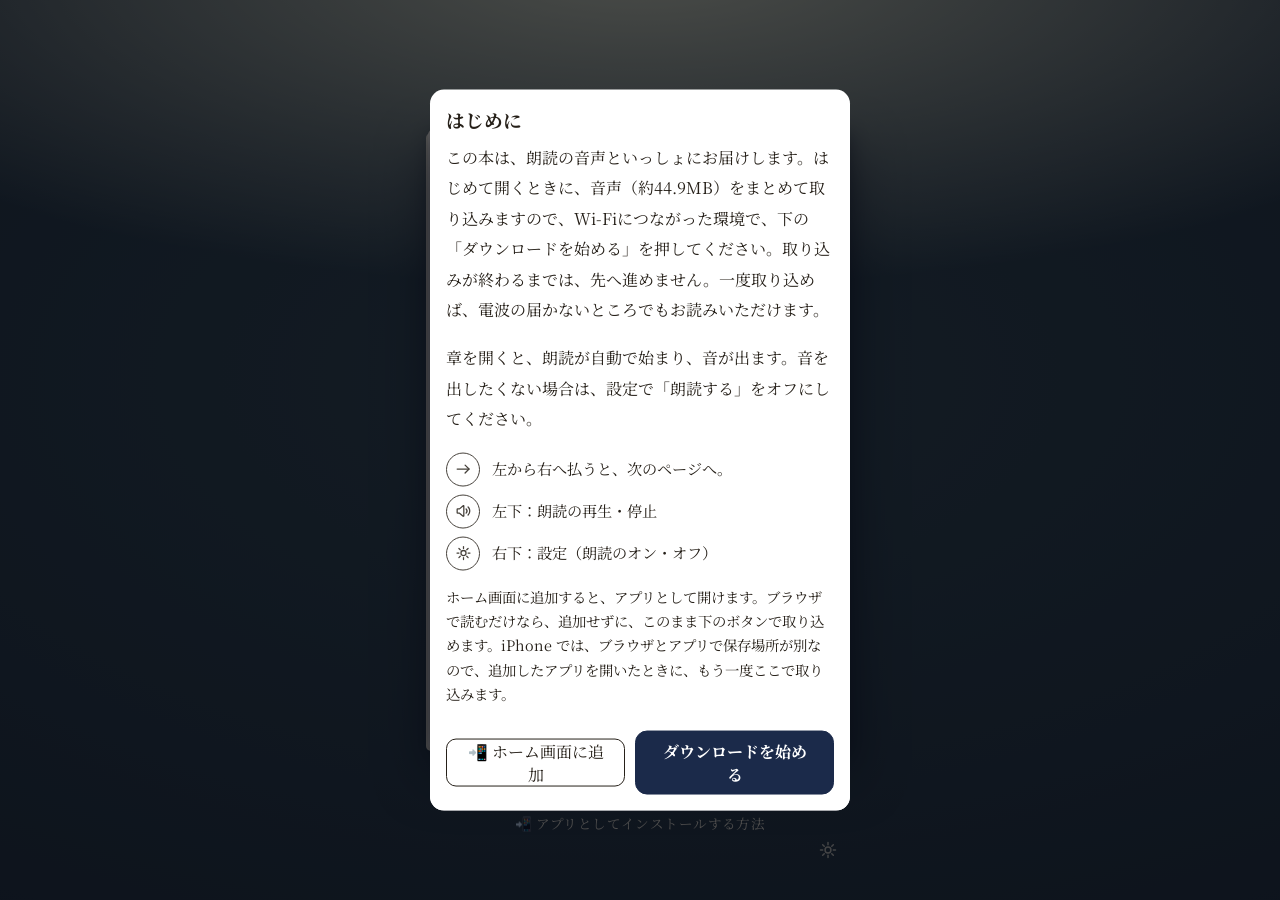
==== commit 49cad5ac: "order-0024 v1.13.111: 余分な発話の除去・文差し替え/削除の反映・著者クレジット変更・エンドロールボタン配置" ====
--- a/d/fa77f426cc86a331470655fa1c49652f/index.html
+++ b/d/fa77f426cc86a331470655fa1c49652f/index.html
@@ -1,14 +1,14 @@
 <!doctype html>
 <html lang="ja">
   <head>
-    <meta name="robots" content="noindex, nofollow">
+<meta name="robots" content="noindex">
     <meta charset="UTF-8" />
     
     <meta name="viewport" content="width=device-width, initial-scale=1, viewport-fit=cover" />
     <meta name="theme-color" content="#17130e" />
     <meta name="app-id" content="stb-0024" />
     
-    <meta name="description" content="サウンド単行本：朗読つき電子書籍『野良のAIは、嘘の味が好き』（著・nami × 双海）" />
+    <meta name="description" content="サウンド単行本：朗読つき電子書籍『野良のAIは、嘘の味が好き』（著・じぇなみ × 双葉湊）" />
     <meta name="mobile-web-app-capable" content="yes" />
     <meta name="apple-mobile-web-app-capable" content="yes" />
     
@@ -16,9 +16,9 @@
     <meta name="apple-mobile-web-app-title" content="野良のAIは、嘘の味が好き" />
     <link rel="icon" type="image/png" href="icons/icon-192.png" />
     <link rel="apple-touch-icon" href="icons/apple-touch-icon.png" />
-    <title>野良のAIは、嘘の味が好き — nami × 双海</title>
-    <script type="module" crossorigin src="./assets/index-edYoSCur.js"></script>
-    <link rel="stylesheet" crossorigin href="./assets/index-Dt_jYXe5.css">
+    <title>野良のAIは、嘘の味が好き — じぇなみ × 双葉湊</title>
+    <script type="module" crossorigin src="./assets/index-YIWOplsc.js"></script>
+    <link rel="stylesheet" crossorigin href="./assets/index-Dgyezkme.css">
   <link rel="manifest" href="./manifest.webmanifest"></head>
   <body>
     
@@ -28,10 +28,10 @@
       <div class="cover-tap" id="coverTap" role="button" tabindex="0" aria-label="本を開く">
         <span class="book-cover">
           
-          <img src="book/cover-art.webp" alt="野良のAIは、嘘の味が好き — nami × 双海" class="cover-img" />
+          <img src="book/cover-art.webp" alt="野良のAIは、嘘の味が好き — じぇなみ × 双葉湊" class="cover-img" />
           <img src="icons/logo-line-white.svg" alt="" class="cover-logo" aria-hidden="true" />
           <span class="cover-vtitle" aria-hidden="true"><span class="vt-line">野良のAIは、</span><span class="vt-line">嘘の味が好き</span></span>
-          <span class="cover-author" aria-hidden="true">nami　×　双海</span>
+          <span class="cover-author" aria-hidden="true">じぇなみ　×　双葉湊</span>
         </span>
       </div>
 
@@ -53,7 +53,7 @@
       <div class="title-sheet">
         <div class="title-text">
           <h1 class="title-name"><span class="vt-line">野良のAIは、</span><span class="vt-line">嘘の味が好き</span></h1>
-          <p class="title-author">nami × 双海</p>
+          <p class="title-author">じぇなみ × 双葉湊</p>
         </div>
         
         <div class="sheet-footer">
@@ -153,11 +153,11 @@
             <p id="endrollEndingName" class="ending-name" hidden></p>
             <img id="endrollJacket" class="endroll-jacket" alt="収録曲のジャケット" draggable="false" hidden />
             <div class="endroll-lyrics" id="endrollLyrics"></div>
-            <button id="endrollReturnBtn" class="ending-return-btn" type="button" hidden>最後の選択に戻る</button>
           </div>
           
           <div class="sheet-footer">
             <button id="endrollPlayBtn" type="button" class="page-icon-btn" aria-label="再生"><svg viewBox="0 0 24 24" fill="none" stroke="currentColor" stroke-width="1.6" stroke-linecap="round" stroke-linejoin="round" aria-hidden="true"><path d="M4 9.8v4.4c0 .3.2.5.5.5H7l4.5 3.8c.3.3.9.1.9-.3V5.7c0-.4-.6-.6-.9-.3L7 9.3H4.5c-.3 0-.5.2-.5.5z" /><path d="M15.3 9.4a3.8 3.8 0 0 1 0 5.2" /><path d="M17.8 6.9a7.2 7.2 0 0 1 0 10.2" /></svg></button>
+            <button id="endrollReturnBtn" class="ending-return-btn" type="button" hidden>最後の選択に戻る</button>
             <button id="endrollMenuBtn" type="button" class="page-icon-btn" aria-label="設定"><svg viewBox="0 0 24 24" fill="none" stroke="currentColor" stroke-width="1.6" stroke-linecap="round" stroke-linejoin="round" aria-hidden="true"><circle cx="12" cy="12" r="3.2" /><path d="M12 3.8v2.4M12 17.8v2.4M3.8 12h2.4M17.8 12h2.4M6.2 6.2l1.7 1.7M17.8 6.2l-1.7 1.7M6.2 17.8l1.7-1.7M17.8 17.8l-1.7-1.7" /></svg></button>
           </div>
         </div>
@@ -181,7 +181,7 @@
           <div class="end-foot">
             
             <img class="end-logo" src="icons/logo-text-vertical.svg" alt="サウンド単行本" />
-            <p class="end-colophon">『野良のAIは、嘘の味が好き』（分岐版・試作）　著者：nami × 双海<br />朗読：AI音声（地の文「Charon」・野良の声「Despina」／Gemini 3.8 Flash）／音楽：手続き生成による自作曲・自作環境音（全章）／エンドロール曲：『安全運転で、またどうぞ』／形式：サウンド単行本／2026年11月 電子版</p>
+            <p class="end-colophon">『野良のAIは、嘘の味が好き』（分岐版・試作）　著者：じぇなみ × 双葉湊<br />朗読：AI音声（地の文「Charon」・野良の声「Despina」／Gemini 3.8 Flash）／音楽：手続き生成による自作曲・自作環境音（全章）／エンドロール曲：『安全運転で、またどうぞ』／形式：サウンド単行本／2026年11月 電子版</p>
             <button id="endReturnBtn" class="ending-return-btn" type="button" hidden>最後の選択に戻る</button>
           </div>
           
--- a/d/fa77f426cc86a331470655fa1c49652f/assets/index-Dgyezkme.css
+++ b/d/fa77f426cc86a331470655fa1c49652f/assets/index-Dgyezkme.css
@@ -0,0 +1 @@
+:root{--top-gap:24px;--safe-top:calc(env(safe-area-inset-top) + var(--top-gap));--band-lift:10px;--folio-strip:30px;--band-body-w:.35;--frame-mt:max(14px, calc(env(safe-area-inset-top) + 8px));--frame-mb:max(18px, calc(env(safe-area-inset-bottom) + 8px));--frame-ml:max(14px, calc(env(safe-area-inset-left) + 2px));--frame-mr:max(14px, calc(env(safe-area-inset-right) + 2px));--font-scale:1;--lightningcss-light: ;--lightningcss-dark:initial;color-scheme:dark only;--bg:#17130e;--surface:#fdfaf0;--text:#262019;--muted:#6a6252;--border:#d8cfb4;--primary:#1b2a4a;--primary-text:#fff;--debug:#d29922;--debug-text:#1f2328;--ui-on:#7a7466;--ui-on-text:#f7f2e7;--ui-on-press:#6b6455;--ui-off:#e6dcc4;--ui-soft:#f4efe3;--ui-seg-text:#7d7262;--ui-shadow:#3c321e2e;--ui-line:#d6ccb4;--ui-press:#7a74661a;--navy:#1b2a4a;--navy2:#24365e;--gold:#c9b87a;--paper:#fdfaf0;--paper-hi:#fffdf6;--paper-lo:#f7f0da;--ink:#262019;--ink-strong:#1b2a4a;--ink-soft:#6a6252;--ink-accent:#8a6d2f;--folio:#9a8a64;--head-note:#8d7c55;--sep:#a08c5a;--narr-sub:#8a7c5f;--colophon:#7d7260;--toc-ink:#2e2a24;--rt:#555;--tex-rgb:120, 100, 60;--gutter-rgb:101, 84, 52;--edge-a:#e7dec6;--edge-b:#d9cfb0;--edge-1:#eae1c9;--edge-2:#f3edda;--edge-3:#e0d5b8;--hl-bg:#a3823e21;--hl-ink:#17130c;--icon-line:#9280544d;--icon-ink:#927c4e9e;--icon-shadow:#5a4a281a;--icon-inset:#ffffff40;--icon-press:#7864371a;--hairline:#65543424;--focus-ring:#8a6d2f99;--row-press:#a3823e14;--toc-press:#a0803c1f;--hint-ink:#7a6a4a8c;--panel:#fff;--panel-link:#1b2a4a;--seg-on:#fff;--err-bg:#fdf0f0;--err-line:#e8bcbc;--err-ink:#a33;--err-btn-bg:#fff;--err-btn-line:#d99;--hint-pill-bg:#f7f2e7f0;--hint-pill-ink:#1e2d52;--hint-pill-line:#1e2d5233;--desk:#17130e;--desk2:#2a2115;--indigo:#0a1220;--indigo2:#1e2d52;--desk-text:#c9bda0;--theme:#1e2d52;--cover-title:#f7f2e7;--cover-author:#f7f2e7;--serif:"Book Serif", "Hiragino Mincho ProN", "Hiragino Mincho Pro", "Yu Mincho", "YuMincho", "Noto Serif JP", "MS PMincho", serif}[data-paper-scheme=dark]{--paper-hi:#171e28;--paper:#12181f;--paper-lo:#0c1117;--ink:#e9e3d3;--ink-strong:#ece7da;--ink-soft:#a79f8f;--ink-accent:#b3a06a;--folio:#7d8698;--head-note:#8b96a6;--sep:#77808e;--narr-sub:#98a0ac;--colophon:#9c968a;--toc-ink:#e9e3d3;--rt:#9aa1ab;--tex-rgb:190, 200, 215;--gutter-rgb:0, 0, 0;--edge-a:#1d242f;--edge-b:#131920;--edge-1:#202833;--edge-2:#262f3c;--edge-3:#171e27;--hl-bg:#c9b87a33;--hl-ink:#f7f2e7;--icon-line:#cdd4e04d;--icon-ink:#d6dbe5a8;--icon-shadow:#00000040;--icon-inset:#ffffff1f;--icon-press:#ffffff14;--hairline:#e9e3d324;--focus-ring:#c9b87aa6;--row-press:#e9e3d30f;--toc-press:#e9e3d31a;--hint-ink:#c6ccd673;--panel:#141a21;--panel-link:#9db4dd;--seg-on:#232b36;--err-bg:#2a1518;--err-line:#6e3438;--err-ink:#f0b9bc;--err-btn-bg:#1d1113;--err-btn-line:#8a4a4e;--hint-pill-bg:#0d1219f0;--hint-pill-ink:#e9e3d3;--hint-pill-line:#e9e3d340;--surface:#171e28;--text:#e9e3d3;--muted:#a39c8d;--border:#39424f;--ui-soft:#1d242e;--ui-seg-text:#a9b0bc;--ui-shadow:#00000073;--ui-line:#39424f;--ui-press:#e9e3d314;--ui-off:#2a323e}*{box-sizing:border-box;-webkit-tap-highlight-color:transparent}[hidden]{display:none!important}html{touch-action:manipulation;overscroll-behavior:none;height:100%}body{background:var(--desk);color:var(--ink);font-family:var(--serif);-webkit-text-size-adjust:100%;overscroll-behavior:none;width:100%;height:100%;margin:0;padding:0;position:fixed;inset:0;overflow:hidden}.muted{color:var(--muted)}.version{text-align:center;color:var(--desk-text);font-size:.8rem}.load-error{color:#fff;text-align:center;padding:20px}button{font:inherit;color:inherit;border:1px solid var(--border);background:var(--surface);cursor:pointer;border-radius:12px;min-width:44px;min-height:44px;margin:0;padding:8px 20px}button.primary{background:var(--primary);border-color:var(--primary);color:var(--primary-text);font-weight:700}button.link{color:var(--gold);background:0 0;border:0;margin:12px auto 0;text-decoration:underline;display:block}.banner{left:16px;right:16px;bottom:max(16px, env(safe-area-inset-bottom));background:var(--surface);max-width:448px;color:var(--text);border:1px solid var(--border);z-index:60;pointer-events:auto;touch-action:manipulation;border-radius:14px;justify-content:space-between;align-items:center;gap:12px;margin:0 auto;padding:8px 8px 8px 16px;display:flex;position:fixed;box-shadow:0 6px 20px #0003}.banner__actions{flex-shrink:0;gap:8px;display:flex}@media (width<=480px){.banner{flex-direction:column;align-items:stretch;gap:8px;padding:12px 12px 12px 16px}.banner__actions{justify-content:flex-end}}.boot-error small,#cache-banner-note{color:var(--muted);display:block}.install-dialog{overscroll-behavior:contain;background:var(--panel);width:min(448px,100vw - 32px);max-height:calc(100dvh - 32px);color:var(--text);border:none;border-radius:14px;padding:16px;overflow-y:auto}.install-dialog::backdrop{background:#0a102099}.install-dialog h2{margin:0 0 4px;font-size:1.1rem}.install-dialog details{border:1px solid var(--border);border-radius:12px;margin:8px 0;padding:4px 12px}.install-dialog summary{cursor:pointer;align-items:center;min-height:44px;font-weight:700;display:flex}.install-dialog ol{margin:0 0 8px;padding-left:1.4em}.install-dialog button.primary{width:100%;margin:8px 0 0;display:block}.debug-panel{left:max(8px, env(safe-area-inset-left));bottom:max(10px, calc(env(safe-area-inset-bottom) + 8px));z-index:40;pointer-events:none;background:var(--surface);border:2px solid var(--debug);border-radius:10px;flex-wrap:wrap;align-items:center;gap:6px;max-height:60dvh;padding:4px 6px;display:flex;position:fixed;overflow-y:auto}.debug-panel__title{color:var(--debug);letter-spacing:.08em;font-size:.7rem;font-weight:700}.debug-panel__button{pointer-events:auto;background:var(--debug);border-color:var(--debug);min-width:44px;min-height:44px;color:var(--debug-text);padding:0 8px}.debug-panel__info{white-space:pre-line;font-variant-numeric:tabular-nums;color:var(--debug);flex:0 0 100%;font-size:.68rem;line-height:1.55}@media (prefers-reduced-motion:reduce){*{transition:none!important;animation:none!important}}.btn{color:#1b2a4a;background:#fff;border:1px solid #8a94a8;border-radius:999px;padding:.55em 1.1em;font-size:.95rem;line-height:1}.btn:active{transform:scale(.98)}.btn-primary{background:var(--navy);color:#fff;border-color:var(--navy)}.btn-ghost{color:#e8e2d0;background:0 0;border-color:#e8e2d0}.btn-small{padding:.4em .85em;font-size:.85rem}.btn-play{border-radius:999px;min-width:9em;padding:.7em 1.4em;font-size:1.05rem}.view-cover{--book-w:min(88vw, 420px, calc(67.55dvh - 174px));--cover-pb:max(28px, calc(env(safe-area-inset-bottom) + 16px));touch-action:pan-y;height:var(--app-h,100dvh);padding:0 max(16px, env(safe-area-inset-right)) var(--cover-pb) max(16px, env(safe-area-inset-left));background-color:var(--indigo);background-image:radial-gradient(ellipse 120% 58% at 50% -4%, color-mix(in srgb, var(--theme) 40%, #ffedb8 60%), transparent 62%), radial-gradient(ellipse 150% 110% at 50% 42%, color-mix(in srgb, var(--theme) 68%, #000 32%) 0%, color-mix(in srgb, var(--theme) 30%, #000 70%) 80%), radial-gradient(ellipse 125% 100% at 50% 46%, transparent 56%, #0000007a 100%);flex-direction:column;align-items:center;display:flex;position:relative}.cover-gap{flex:1 1 0}.cover-gap-top{min-height:max(20px, var(--safe-top))}.cover-below{flex:1 1 0;align-self:stretch;position:relative}.cover-foot{width:var(--book-w);pointer-events:none;flex-direction:column;padding-top:13px;display:flex;position:absolute;bottom:0;left:50%;transform:translate(-50%)}.cover-tap{text-align:inherit;cursor:pointer;background:0 0;border:none;padding:0;line-height:1.5}.cover-tap:active .book-cover{transform:scale(.995)}.book-cover{width:var(--book-w);aspect-ratio:127/188;background:#10182b;display:block;position:relative;overflow:hidden;container-type:inline-size}body.bound-right .book-cover{box-shadow:0 26px 52px #0000009e, 0 8px 18px #00000073, inset 0 0 0 1px #ffffff12, -3px 3px 0 -1px var(--edge-a), -6px 6px 0 -2px var(--edge-b);border-radius:7px 2px 2px 7px}body.bound-left .book-cover{box-shadow:0 26px 52px #0000009e, 0 8px 18px #00000073, inset 0 0 0 1px #ffffff12, 3px 3px 0 -1px var(--edge-a), 6px 6px 0 -2px var(--edge-b);border-radius:2px 7px 7px 2px}.book-cover:before{content:"";z-index:2;width:13px;position:absolute;top:0;bottom:0}body.bound-right .book-cover:before{background:linear-gradient(270deg,#0009,#ffffff1f 45%,#0006);right:0}body.bound-left .book-cover:before{background:linear-gradient(90deg,#0009,#ffffff1f 45%,#0006);left:0}.book-cover:after{content:"";z-index:2;pointer-events:none;background:linear-gradient(105deg,#0000 55%,#ffffff0f);position:absolute;inset:0}.cover-img{object-fit:cover;width:100%;height:100%;display:block}.cover-logo{z-index:3;width:7.1%;height:auto;display:block;position:absolute;top:4.3%}body.bound-right .cover-logo{left:5.8%}body.bound-left .cover-logo{right:5.8%}.cover-vtitle{z-index:3;letter-spacing:.14em;color:var(--cover-title);white-space:nowrap;font-size:8.4cqw;font-weight:700;line-height:1.5;position:absolute;top:12%}body.dir-vertical .cover-vtitle{writing-mode:vertical-rl;-webkit-writing-mode:vertical-rl}body.bound-right .cover-vtitle{right:14%}body.bound-left .cover-vtitle{left:14%}.cover-author{z-index:3;letter-spacing:.5em;color:var(--cover-author);white-space:nowrap;margin-right:-.5em;font-size:3.6cqw;position:absolute;bottom:4.2%;left:50%;transform:translate(-50%)}.cover-vtitle .vt-line,.title-name .vt-line{display:block}.cover-vtitle .vt-sub,.title-name .vt-sub{font-size:.42em}html,body{touch-action:pan-x pan-y}.view-gate{height:var(--app-h,100dvh);background:radial-gradient(ellipse at 50% 30%, var(--desk2), var(--desk) 75%);cursor:pointer;padding:var(--frame-mt) var(--frame-mr) var(--frame-mb) var(--frame-ml);touch-action:pan-y;justify-content:center;align-items:stretch;display:flex}.view-gate.gate-dragging,.view-gate.gate-dragging .gate-sheet{-webkit-user-select:none;user-select:none}.gate-sheet{background:linear-gradient(160deg, var(--paper-hi), var(--paper) 55%, var(--paper-lo));flex:1;min-width:0;position:relative;overflow:hidden}body.bound-right .gate-sheet{box-shadow:0 16px 40px #0000008c, -3px 3px 0 -1px var(--edge-a), -6px 6px 0 -2px var(--edge-b);border-radius:6px 2px 2px 6px}body.bound-left .gate-sheet{box-shadow:0 16px 40px #0000008c, 3px 3px 0 -1px var(--edge-a), 6px 6px 0 -2px var(--edge-b);border-radius:2px 6px 6px 2px}.gate-sheet:after{content:"";pointer-events:none;width:36px;position:absolute;top:0;bottom:0}body.bound-right .gate-sheet:after{background:linear-gradient(to left, rgba(var(--gutter-rgb), .26), rgba(var(--gutter-rgb), .08) 55%, transparent);right:0}body.bound-left .gate-sheet:after{background:linear-gradient(to right, rgba(var(--gutter-rgb), .26), rgba(var(--gutter-rgb), .08) 55%, transparent);left:0}.gate-text{position:absolute;top:11%;bottom:16%;left:50%;transform:translate(-50%)}body.dir-vertical .gate-text{writing-mode:vertical-rl;-webkit-writing-mode:vertical-rl}.gate-num{letter-spacing:.32em;color:var(--ink-accent);margin:0;padding-top:.15em;font-size:.98rem}.gate-num:empty{display:none}.gate-title{letter-spacing:.1em;color:var(--ink-strong);margin:0 1.1em;font-size:2rem;font-weight:600}body.dir-vertical .gate-num{position:absolute;top:0;left:100%}.gate-narrator{color:var(--ink-soft);letter-spacing:.12em;margin-inline-start:1.4em;font-size:.98rem;font-weight:400}.gate-narrator:empty{display:none}.gate-work{letter-spacing:.22em;color:var(--ink-soft);margin:0 0 .8em;font-size:.98rem}.gate-work:empty{display:none}body.dir-vertical .gate-work{white-space:nowrap;margin:0 0 0 2.6em;position:absolute;top:0;left:100%}.view-title{height:var(--app-h,100dvh);background:radial-gradient(ellipse at 50% 30%, var(--desk2), var(--desk) 75%);cursor:pointer;padding:var(--frame-mt) var(--frame-mr) var(--frame-mb) var(--frame-ml);touch-action:pan-y;justify-content:center;align-items:stretch;display:flex}.view-title.title-dragging,.view-title.title-dragging .title-sheet{-webkit-user-select:none;user-select:none}.title-sheet{box-sizing:border-box;background:linear-gradient(160deg, var(--paper-hi), var(--paper) 55%, var(--paper-lo));flex:1;justify-content:center;align-items:center;min-width:0;padding:8% 0 14%;display:flex;position:relative;overflow:hidden}body.bound-right .title-sheet{box-shadow:0 16px 40px #0000008c, -3px 3px 0 -1px var(--edge-a), -6px 6px 0 -2px var(--edge-b);border-radius:6px 2px 2px 6px}body.bound-left .title-sheet{box-shadow:0 16px 40px #0000008c, 3px 3px 0 -1px var(--edge-a), 6px 6px 0 -2px var(--edge-b);border-radius:2px 6px 6px 2px}.title-sheet:after{content:"";pointer-events:none;width:36px;position:absolute;top:0;bottom:0}body.bound-right .title-sheet:after{background:linear-gradient(to left, rgba(var(--gutter-rgb), .26), rgba(var(--gutter-rgb), .08) 55%, transparent);right:0}body.bound-left .title-sheet:after{background:linear-gradient(to right, rgba(var(--gutter-rgb), .26), rgba(var(--gutter-rgb), .08) 55%, transparent);left:0}.title-text{max-height:100%;position:relative;transform:translateY(-4%)}body.dir-vertical .title-text{writing-mode:vertical-rl;-webkit-writing-mode:vertical-rl}.title-name{letter-spacing:.12em;color:var(--ink-strong);margin:0;font-size:2.1rem;font-weight:600}.title-author{letter-spacing:.2em;color:var(--ink-soft);text-align:end;margin:0;font-size:1rem;font-weight:400}body.dir-vertical .title-author{position:absolute;bottom:0;right:100%}body.dir-vertical .title-text:has(.vt-sub) .title-author{right:calc(100% + 1.6rem)}body.dir-horizontal .title-text{text-align:center}body.dir-horizontal .title-author{text-align:center;margin-top:1.4em}.view-work{height:var(--app-h,100dvh);background:radial-gradient(ellipse at 50% 30%, var(--desk2), var(--desk) 75%);cursor:pointer;padding:var(--frame-mt) var(--frame-mr) var(--frame-mb) var(--frame-ml);touch-action:pan-y;justify-content:center;align-items:stretch;display:flex}.view-work.work-dragging,.view-work.work-dragging .work-sheet{-webkit-user-select:none;user-select:none}.work-sheet{box-sizing:border-box;background:linear-gradient(160deg, var(--paper-hi), var(--paper) 55%, var(--paper-lo));flex:1;justify-content:center;align-items:center;min-width:0;padding:8% 0 14%;display:flex;position:relative;overflow:hidden}body.bound-right .work-sheet{box-shadow:0 16px 40px #0000008c, -3px 3px 0 -1px var(--edge-a), -6px 6px 0 -2px var(--edge-b);border-radius:6px 2px 2px 6px}body.bound-left .work-sheet{box-shadow:0 16px 40px #0000008c, 3px 3px 0 -1px var(--edge-a), 6px 6px 0 -2px var(--edge-b);border-radius:2px 6px 6px 2px}.work-sheet:after{content:"";pointer-events:none;width:36px;position:absolute;top:0;bottom:0}body.bound-right .work-sheet:after{background:linear-gradient(to left, rgba(var(--gutter-rgb), .26), rgba(var(--gutter-rgb), .08) 55%, transparent);right:0}body.bound-left .work-sheet:after{background:linear-gradient(to right, rgba(var(--gutter-rgb), .26), rgba(var(--gutter-rgb), .08) 55%, transparent);left:0}.work-text{max-height:100%;position:relative;transform:translateY(-4%)}body.dir-vertical .work-text{writing-mode:vertical-rl;-webkit-writing-mode:vertical-rl}.work-title{letter-spacing:.12em;color:var(--ink-strong);margin:0;font-size:2.1rem;font-weight:600}.work-num{letter-spacing:.32em;color:var(--ink-accent);margin:0;font-size:1rem}.work-num:empty{display:none}body.dir-vertical .work-num{margin-left:2.2em;position:absolute;top:0;left:100%}body.dir-horizontal .work-text{text-align:center}body.dir-horizontal .work-num{margin-bottom:1.2em}.work-main{flex-direction:column;justify-content:center;align-items:center;gap:2rem;min-height:0;max-height:100%;display:flex}.work-image{aspect-ratio:1;object-fit:cover;border-radius:3px;width:min(58dvw,30dvh,300px);height:auto;box-shadow:0 12px 30px #00000061}.work-image[hidden]{display:none}.work-subtitle{letter-spacing:.2em;color:var(--ink-soft);margin:0;font-size:1.02rem}.work-subtitle:empty{display:none}body.dir-vertical .work-subtitle{margin-block-start:1.5em}body.dir-horizontal .work-subtitle{margin-top:1.1em}.view-reader{height:var(--app-h,100dvh);background:radial-gradient(ellipse at 50% 20%, var(--desk2), var(--desk) 78%);flex-direction:column;display:flex;position:relative}.toggle-label{white-space:nowrap;align-items:center;gap:4px;min-height:44px;font-size:.85rem;display:flex}.page-head{z-index:2;pointer-events:none;justify-content:center;align-items:baseline;gap:1em;display:flex;position:absolute;top:7px;left:44px;right:44px}.page-head-title{letter-spacing:.14em;color:var(--head-note);white-space:nowrap;text-overflow:ellipsis;font-size:.72rem;overflow:hidden}.read-progress{left:env(safe-area-inset-left);right:env(safe-area-inset-right);bottom:max(4px, env(safe-area-inset-bottom));z-index:9;background:#c9b87a2e;height:3px;display:flex;position:absolute}body.dir-vertical .read-progress{justify-content:flex-end}body.dir-horizontal .read-progress{justify-content:flex-start}.read-progress span{background:var(--gold);width:0;height:100%;transition:width .3s;display:block}.page-wrap{min-height:0;margin:var(--frame-mt) var(--frame-mr) var(--frame-mb) var(--frame-ml);--folio-band:44px;touch-action:pan-y;flex:1;position:relative}.page{background-image:repeating-linear-gradient(0deg, rgba(var(--tex-rgb), .014) 0 3px, transparent 3px 6px), linear-gradient(155deg, var(--paper-hi), var(--paper) 55%, var(--paper-lo));position:absolute;inset:0;overflow:hidden;container-type:inline-size}.page:before{content:"";background-image:var(--chapter-bg-bottom,none);pointer-events:none;background-position:bottom;background-repeat:no-repeat;background-size:100%;position:absolute;inset:0}body.bg-off .page:before{display:none}body.bound-right .page{box-shadow:0 12px 28px #00000080, -2px 2px 0 0 var(--edge-1), -4px 4px 0 0 var(--edge-2), -6px 6px 0 0 var(--edge-3);border-radius:6px 2px 2px 6px}body.bound-left .page{box-shadow:0 12px 28px #00000080, 2px 2px 0 0 var(--edge-1), 4px 4px 0 0 var(--edge-2), 6px 6px 0 0 var(--edge-3);border-radius:2px 6px 6px 2px}.page:after{content:"";z-index:1;pointer-events:none;width:38px;position:absolute;top:0;bottom:0}body.bound-right .page:after{background:linear-gradient(to left, rgba(var(--gutter-rgb), .3), rgba(var(--gutter-rgb), .1) 55%, transparent);right:0}body.bound-left .page:after{background:linear-gradient(to right, rgba(var(--gutter-rgb), .3), rgba(var(--gutter-rgb), .1) 55%, transparent);left:0}.page-anim{top:0;left:0;right:0;bottom:var(--folio-band,44px);z-index:0;pointer-events:none;position:absolute;overflow:hidden}body.bg-off .page-anim{display:none}@media (prefers-reduced-motion:reduce){.page-anim{display:none}}.anim-rain{width:2px;height:38px;animation:animRain var(--d,3.2s) linear var(--dl,0s) infinite;background:linear-gradient(#6b5a3300,#6b5a334d,#6b5a3300);border-radius:2px;position:absolute;top:-56px}.anim-rain.dim{animation-name:animRainDim}@keyframes animRain{0%{opacity:0;transform:translateY(-12px)rotate(14deg)}10%{opacity:.42}86%{opacity:.42}to{opacity:0;transform:translate(-6dvh,114dvh)rotate(14deg)}}@keyframes animRainDim{0%{opacity:0;transform:translateY(-12px)rotate(14deg)}10%{opacity:.17}86%{opacity:.17}to{opacity:0;transform:translate(-6dvh,114dvh)rotate(14deg)}}.anim-rain.top{animation-name:animRainTop}@keyframes animRainTop{0%{opacity:0;transform:translateY(-12px)rotate(14deg)}12%{opacity:.3}78%{opacity:.3}to{opacity:0;transform:translate(-2.2dvh,34dvh)rotate(14deg)}}.anim-mote{width:4px;height:4px;animation:animMote var(--d,16s) ease-in-out var(--dl,0s) infinite alternate;background:#967c4261;border-radius:50%;position:absolute}@keyframes animMote{0%{opacity:.1;transform:translate(0)}to{transform:translate(var(--dx,6px), var(--dy,-10px));opacity:.28}}.anim-glint{width:5px;height:5px;animation:animGlint var(--d,8s) ease-in-out var(--dl,0s) infinite;background:#beaa696b;border-radius:50%;position:absolute}@keyframes animGlint{0%,to{opacity:.04;transform:scale(.7)}50%{opacity:.3;transform:scale(1.1)}}.anim-glow{animation:animGlow var(--d,14s) ease-in-out var(--dl,0s) infinite alternate;background:radial-gradient(#dec47838,#dec47800 68%);border-radius:50%;position:absolute}.anim-glow.sunset{background:radial-gradient(#e2a45c45,#e2a45c00 68%)}@keyframes animGlow{0%{opacity:.3;transform:scale(1)}to{opacity:.5;transform:scale(1.05)}}.anim-sway{transform-origin:50% 0;background:#fffdf62e;border:1.5px solid #6b5a3333;border-radius:2px;width:15px;height:19px;animation:10s ease-in-out infinite alternate animSway;position:absolute}@keyframes animSway{0%{transform:rotate(-1.1deg)}to{transform:rotate(.8deg)}}.anim-band{background:linear-gradient(100deg,#c9b87a00 22%,#c9b87a14 48%,#c9b87a21 55%,#c9b87a00 80%);width:136%;height:36%;animation:17s ease-in-out infinite alternate animBand;position:absolute;left:-18%}@keyframes animBand{0%{opacity:.5;transform:rotate(-7deg)translate(-8px)}to{opacity:.72;transform:rotate(-7deg)translate(9px)}}.anim-cloud{height:9%;animation:animCloud var(--d,46s) ease-in-out var(--dl,0s) infinite alternate;background:radial-gradient(#fffef894,#fffef800 70%);border-radius:50%;position:absolute}@keyframes animCloud{0%{transform:translate(-10px)}to{transform:translate(20px)}}body.font-large{--font-scale:1.2}.page-content{z-index:0;inset:0 0 15%;bottom:max(15%, calc(var(--band-body-w) * 100cqw));font-size:calc(1.12rem * var(--font-scale));letter-spacing:.04em;color:var(--ink);line-height:2.1;position:absolute;overflow:hidden}body.dir-vertical .page-content{writing-mode:vertical-rl;-webkit-writing-mode:vertical-rl}body.dir-horizontal .page-content{writing-mode:horizontal-tb;-webkit-writing-mode:horizontal-tb}body.bound-right .page-content{padding:46px 42px 10px 30px}body.bound-left .page-content{padding:46px 30px 10px 42px}body.dir-vertical .page-content p{text-indent:1em;margin:0 0 0 1.4em}body.dir-horizontal .page-content p{text-indent:1em;margin:0 0 1em}.page-content p.cont,body.dir-vertical .page-content p.lead,body.dir-horizontal .page-content p.lead{text-indent:0}.page-content p.sep{text-align:center;text-indent:0;color:var(--sep)}.page-content ruby rt{color:var(--rt);font-size:.52em}@media (width>=700px){.page-content{font-size:calc(1.18rem * var(--font-scale))}}.page-content.measurer{visibility:hidden;pointer-events:none;z-index:-1;position:fixed;top:0;left:0;transform:translate(-110%)}body.bg-off .page-content{bottom:var(--folio-strip)}@media (orientation:landscape) and (height<=500px){:root{--frame-mt:max(6px, calc(env(safe-area-inset-top) + 4px));--frame-mb:max(8px, calc(env(safe-area-inset-bottom) + 4px));--frame-ml:max(8px, calc(env(safe-area-inset-left) + 2px));--frame-mr:max(8px, calc(env(safe-area-inset-right) + 2px))}.page-content{bottom:var(--folio-strip)}body.bound-right .page-content,body.bound-left .page-content{padding-top:32px}}body.bound-right .page.turn-next{animation:.18s ease-out turnFromLeft}body.bound-right .page.turn-prev,body.bound-left .page.turn-next{animation:.18s ease-out turnFromRight}body.bound-left .page.turn-prev{animation:.18s ease-out turnFromLeft}@keyframes turnFromLeft{0%{opacity:.35;transform:translate(-16px)}}@keyframes turnFromRight{0%{opacity:.35;transform:translate(16px)}}.page-footer{left:0;right:0;bottom:var(--band-lift);height:var(--folio-band,44px);z-index:2;pointer-events:none;justify-content:space-between;align-items:center;padding:0 12px;display:flex;position:absolute}.page>.folio{height:var(--folio-strip);z-index:2;pointer-events:none;writing-mode:horizontal-tb;justify-content:center;align-items:center;display:flex;position:absolute;bottom:0;left:0;right:0}.page-footer .btn{pointer-events:auto}body.bound-left .page-footer{flex-direction:row-reverse}.folio{letter-spacing:.32em;color:var(--folio);text-shadow:0 0 3px var(--paper), 0 0 3px var(--paper), 0 0 6px var(--paper-hi);font-size:.78rem;font-weight:600}.page-icon-btn{pointer-events:auto;cursor:pointer;border:1px solid var(--icon-line);width:44px;min-width:44px;height:44px;color:var(--icon-ink);box-shadow:0 1px 2px var(--icon-shadow), inset 0 0 0 1px var(--icon-inset);background:0 0;border-radius:999px;justify-content:center;align-items:center;padding:0;display:inline-flex}.page-icon-btn svg{width:19px;height:19px;display:block}.page-icon-btn:active{background:var(--icon-press);transform:scale(.96)}.sheet-footer{left:0;right:0;bottom:var(--band-lift);height:var(--folio-band,44px);z-index:2;pointer-events:none;writing-mode:horizontal-tb;position:absolute}.sheet-footer .page-icon-btn{pointer-events:auto;position:absolute;bottom:0}#gatePlayBtn,#tocPlayBtn,#endPlayBtn,#titlePlayBtn,#workPlayBtn,#endrollPlayBtn{left:12px}#gateMenuBtn,#tocMenuBtn,#endMenuBtn,#titleMenuBtn,#workMenuBtn,#endrollMenuBtn{right:12px}body.bound-left #gatePlayBtn,body.bound-left #tocPlayBtn,body.bound-left #endPlayBtn,body.bound-left #titlePlayBtn,body.bound-left #workPlayBtn,body.bound-left #endrollPlayBtn{left:auto;right:12px}body.bound-left #gateMenuBtn,body.bound-left #tocMenuBtn,body.bound-left #endMenuBtn,body.bound-left #titleMenuBtn,body.bound-left #workMenuBtn,body.bound-left #endrollMenuBtn{left:12px;right:auto}.page-footer .page-icon-btn{position:absolute;bottom:0}#playPauseBtn{left:12px}#menuBtn{right:12px}body.bound-left #playPauseBtn{left:auto;right:12px}body.bound-left #menuBtn{left:12px;right:auto}.page.dragging{-webkit-user-select:none;user-select:none;transition:none!important}.page.dragging .page-content{-webkit-user-select:none;user-select:none}body.dir-vertical .page-content p.story-end,body.dir-horizontal .page-content p.story-end{text-indent:0;text-align:center;letter-spacing:.35em;color:var(--ink-soft);font-size:.92em}.unit.now{background:var(--hl-bg);color:var(--hl-ink);border-radius:3px}body.hl-off .unit.now{color:inherit;background:0 0}.seg-tag{display:none}body.debug-on .unit.seg-a{background:#588cd624;border-radius:3px}body.debug-on .unit.seg-b{background:#e89e4a29;border-radius:3px}body.debug-on:not(.hl-off) .unit.now{background:var(--hl-bg);color:var(--hl-ink)}body.debug-on .unit.seg-first{position:relative}body.debug-on .seg-tag{z-index:3;color:#fff;letter-spacing:.04em;white-space:nowrap;pointer-events:none;writing-mode:horizontal-tb;background:#37415c;border-radius:999px;padding:2px 6px;font-family:sans-serif;font-size:10px;font-weight:700;line-height:1.25;display:block;position:absolute;inset-block-start:-.3em;inset-inline-start:-.95em}.end-page{z-index:11;touch-action:pan-y;background-image:repeating-linear-gradient(0deg, rgba(var(--tex-rgb), .014) 0 3px, transparent 3px 6px), linear-gradient(155deg, var(--paper-hi), var(--paper) 55%, var(--paper-lo));position:absolute;inset:0}.end-foot{padding:0 30px calc(var(--band-lift) + var(--folio-band,44px) + 8px);flex-direction:column;align-items:center;gap:14px;display:flex;position:absolute;bottom:0;left:0;right:0}.end-colophon{letter-spacing:.06em;color:var(--colophon);text-align:center;margin:0;font-size:.72rem;line-height:1.9}.end-logo{width:128px;height:auto}.endroll-page{z-index:11;touch-action:pan-y pinch-zoom;writing-mode:horizontal-tb;background-image:repeating-linear-gradient(0deg, rgba(var(--tex-rgb), .014) 0 3px, transparent 3px 6px), linear-gradient(155deg, var(--paper-hi), var(--paper) 55%, var(--paper-lo));position:absolute;inset:0}.endroll-inner{box-sizing:border-box;padding:30px 30px calc(var(--band-lift) + var(--folio-band,44px) + 10px);flex-direction:column;align-items:center;gap:11px;display:flex;position:absolute;inset:0}.endroll-label{letter-spacing:.5em;text-indent:.5em;color:var(--colophon);margin:0;font-size:.72rem}.endroll-jacket{-webkit-user-drag:none;-webkit-user-select:none;user-select:none;border-radius:2px;width:min(100%,330px);height:auto;box-shadow:0 12px 28px #2b24144d,0 2px 6px #2b241433}.endroll-lyrics{text-align:center;scrollbar-width:none;touch-action:none;flex:auto;width:100%;max-width:330px;min-height:0;padding:50px 2px 4px;overflow-y:auto;-webkit-mask-image:linear-gradient(#0000,#000 44px calc(100% - 44px),#0000);mask-image:linear-gradient(#0000,#000 44px calc(100% - 44px),#0000)}.endroll-lyrics::-webkit-scrollbar{display:none}.endroll-line,.endroll-note{letter-spacing:.05em;color:var(--colophon);opacity:.38;-webkit-user-select:none;user-select:none;-webkit-touch-callout:none;margin:0;padding:6px 0;font-size:.92rem;line-height:1.7;transition:opacity .3s,color .3s}.endroll-line.active,.endroll-note.active{color:var(--ink);opacity:1;font-weight:600}.endroll-note{font-size:1.05rem}.branch-page{z-index:11;touch-action:pan-y pinch-zoom;writing-mode:horizontal-tb;background-image:repeating-linear-gradient(0deg, rgba(var(--tex-rgb), .014) 0 3px, transparent 3px 6px), linear-gradient(155deg, var(--paper-hi), var(--paper) 55%, var(--paper-lo));position:absolute;inset:0}.branch-inner{box-sizing:border-box;padding:30px 30px calc(var(--band-lift) + var(--folio-band,44px) + 10px);flex-direction:column;justify-content:center;align-items:center;gap:18px;display:flex;position:absolute;inset:0}.branch-label{letter-spacing:.3em;text-indent:.3em;color:var(--colophon);text-align:center;margin:0;font-size:.8rem}.choice-options{flex-direction:column;align-items:stretch;gap:12px;width:100%;max-width:330px;display:flex}.choice-option{font:inherit;letter-spacing:.05em;color:var(--ink);background:var(--paper-hi);border:1px solid var(--colophon);cursor:pointer;border-radius:999px;min-height:48px;padding:10px 22px;font-size:.95rem}.ending-name{font-family:var(--font-serif);letter-spacing:.14em;text-indent:.14em;color:var(--ink);text-align:center;margin:0;font-size:1.12rem}.endroll-inner .ending-name{font-size:1.02rem}.ending-return-btn{font:inherit;letter-spacing:.08em;color:var(--ink);background:var(--paper-hi);border:1px solid var(--colophon);cursor:pointer;border-radius:999px;min-height:48px;padding:10px 24px;font-size:.92rem}.ending-return-btn:active{background:var(--paper-lo)}#endrollPage .sheet-footer .ending-return-btn{pointer-events:auto;white-space:nowrap;height:44px;min-height:44px;padding:0 22px;position:absolute;bottom:0;left:50%;transform:translate(-50%)}body.dir-vertical .branch-label{writing-mode:vertical-rl;letter-spacing:.35em;text-indent:0}body.dir-vertical .choice-options{flex-direction:row-reverse;justify-content:center;align-items:stretch;width:auto;max-width:100%}body.dir-vertical .choice-option{writing-mode:vertical-rl;text-align:center;justify-content:center;align-items:center;min-width:54px;min-height:0;padding:22px 13px;display:flex}.audio-error{left:12px;right:12px;bottom:calc(var(--folio-band,44px) + 8px);z-index:6;color:var(--err-ink);background:var(--err-bg);border:1px solid var(--err-line);text-align:center;border-radius:8px;margin:0;padding:8px 10px;font-size:.85rem;position:absolute}.audio-retry-btn{min-height:44px;font:inherit;color:var(--err-ink);background:var(--err-btn-bg);border:1px solid var(--err-btn-line);cursor:pointer;border-radius:999px;margin:6px auto 0;padding:6px 22px;display:block}.modal{z-index:20;position:fixed;inset:0}.modal-backdrop{background:#0a102099;position:absolute;inset:0}.modal-panel{overscroll-behavior:contain;background:var(--panel);width:min(92vw,480px);max-height:82dvh;color:var(--text);border-radius:14px;padding:16px;position:absolute;top:50%;left:50%;overflow:auto;transform:translate(-50%,-50%)}.modal-head{justify-content:space-between;align-items:center;display:flex}.modal-head h3{margin:0}.dl-notice-panel{width:min(92vw,420px)}.dl-notice-body{margin:10px 0 18px;line-height:1.9}.dl-notice-guide{gap:8px;margin:0 0 14px;padding:0;font-size:.95rem;list-style:none;display:grid}.dl-notice-guide li{align-items:center;gap:12px;line-height:1.5;display:flex}.dl-guide-icon{opacity:.85;border:1px solid;border-radius:50%;flex:none;justify-content:center;align-items:center;width:34px;height:34px;display:inline-flex}.dl-guide-icon svg{width:19px;height:19px}.dl-notice-install{margin:0 0 14px}.dl-notice-install-text{margin:0 0 10px;font-size:.9rem;line-height:1.7}.dl-install-open{min-height:44px;color:inherit;font:inherit;cursor:pointer;background:0 0;border:1px solid;border-radius:10px;padding:0 14px}.dl-notice-foot{background:var(--panel);margin:0 -16px -16px;padding:10px 16px 16px;position:sticky;bottom:-16px}.dl-notice-progress{margin:0 0 10px}.dl-progress-bar{background:#c9b87a2e;border-radius:4px;height:8px;overflow:hidden}.dl-progress-bar span{background:var(--gold);width:0;height:100%;transition:width .3s;display:block}.dl-progress-text{margin:8px 0 0;font-size:.9rem;line-height:1.6}.dl-notice-actions{justify-content:space-between;align-items:center;gap:10px;display:flex}.dl-notice-actions #dlNoticeClose{margin-left:auto}.dl-notice-actions button:disabled{opacity:.55;cursor:default}.view-toc{height:var(--app-h,100dvh);background:radial-gradient(ellipse at 50% 30%, var(--desk2), var(--desk) 75%);padding:var(--frame-mt) var(--frame-mr) var(--frame-mb) var(--frame-ml);touch-action:pan-y;justify-content:center;align-items:stretch;display:flex}.view-toc.toc-dragging,.view-toc.toc-dragging .toc-sheet{-webkit-user-select:none;user-select:none}.toc-sheet{background:linear-gradient(160deg, var(--paper-hi), var(--paper) 55%, var(--paper-lo));writing-mode:vertical-rl;-webkit-writing-mode:vertical-rl;min-width:0;padding:calc((100dvh - var(--frame-mt) - var(--frame-mb)) * .11 + .15em) 30px 34px;--toc-top:29px;--toc-item-h:232px;flex-direction:column;flex:1;justify-content:center;display:flex;position:relative;overflow:hidden}.toc-inner{min-width:0;height:100%}body.bound-right .toc-sheet{box-shadow:0 16px 40px #0000008c, -3px 3px 0 -1px var(--edge-a), -6px 6px 0 -2px var(--edge-b);border-radius:6px 2px 2px 6px}body.bound-left .toc-sheet{box-shadow:0 16px 40px #0000008c, 3px 3px 0 -1px var(--edge-a), 6px 6px 0 -2px var(--edge-b);border-radius:2px 6px 6px 2px}.toc-heading{letter-spacing:.35em;color:var(--ink-strong);box-sizing:border-box;flex-direction:row;justify-content:flex-start;height:100%;margin:0;padding-top:0;font-size:1.45rem;font-weight:600;display:flex}.toc-list{margin:0;margin-block-start:2.8em;padding:0;list-style:none}.toc-inner.no-head .toc-list{margin-block-start:0}.toc-list li{box-sizing:border-box;padding-top:var(--toc-top);flex-direction:row;justify-content:flex-start;align-items:flex-start;display:flex}.toc-list li+li{margin-block-start:2em}.toc-item{text-align:start;cursor:pointer;color:var(--toc-ink);font:inherit;height:var(--toc-item-h,auto);box-sizing:border-box;background:0 0;border:none;border-radius:8px;padding:10px 9px;position:relative}.toc-item .toc-num{color:var(--ink-accent);letter-spacing:.15em;font-size:.85rem}.toc-item .toc-title{margin-inline-start:.55em;font-size:1.08rem}.toc-item .toc-narr{color:var(--narr-sub);letter-spacing:.08em;margin-inline-start:.9em;font-size:.82rem}.toc-item:active{background:var(--toc-press)}.toc-list li.toc-work{padding:calc(var(--toc-top) + 10px) 9px 10px;cursor:pointer;border-radius:8px;display:block}.toc-list li.toc-work:active{background:var(--toc-press)}.toc-list.has-works li:not(.toc-work){padding-top:calc(var(--toc-top) + 2.2em)}.toc-list.has-works li.toc-work:not(:first-child){margin-block-start:4.2em}.toc-list li.toc-work+li{margin-block-start:1em}.toc-work .toc-work-num{color:var(--ink-accent);letter-spacing:.15em;font-size:.85rem}.toc-work .toc-work-title{color:var(--ink-strong);letter-spacing:.08em;margin-inline-start:.55em;font-size:1.15rem;font-weight:600}.toc-hint{left:0;right:0;bottom:calc(var(--band-lift) + var(--folio-band,44px) + 6px);z-index:2;text-align:center;writing-mode:horizontal-tb;letter-spacing:.1em;color:var(--hint-ink);pointer-events:none;margin:0;font-size:.72rem;position:absolute}.toc-sheet>.folio{height:var(--folio-strip);z-index:2;pointer-events:none;writing-mode:horizontal-tb;justify-content:center;align-items:center;display:flex;position:absolute;bottom:0;left:0;right:0}.toc-sheet>.folio[hidden]{display:none}.toc-measurer{visibility:hidden;pointer-events:none;z-index:-1;writing-mode:vertical-rl;-webkit-writing-mode:vertical-rl;position:fixed;top:0;left:0;transform:translate(-110%)}.toc-measurer .toc-inner{height:100%}.menu-panel .menu-section{margin-top:6px}.menu-panel{padding:16px 18px 22px}.menu-panel .modal-head h3{letter-spacing:.08em;font-size:1.2rem}.menu-row.is-inert{opacity:.42;pointer-events:none}.menu-close-btn{cursor:pointer;width:44px;min-width:44px;height:44px;color:var(--muted);background:0 0;border:none;border-radius:999px;justify-content:center;align-items:center;margin-right:-10px;padding:0;display:inline-flex}.menu-close-btn:active{background:var(--ui-press)}.menu-close-btn svg{width:21px;height:21px}.seg{background:var(--ui-soft);border-radius:10px;align-items:center;gap:2px;padding:3px;display:flex}.seg-btn{min-height:36px;font:inherit;white-space:nowrap;color:var(--ui-seg-text);cursor:pointer;background:0 0;border:none;border-radius:8px;flex:1;padding:0 9px;font-size:.88rem;position:relative}.seg-btn:after{content:"";position:absolute;inset:-4px 0}.seg-btn[aria-pressed=true]{background:var(--seg-on);color:var(--text);box-shadow:0 1px 3px var(--ui-shadow);font-weight:600}.font-choices .seg-btn{min-width:48px}.speed-choices .seg-btn{padding:0 6px;font-size:.86rem}.menu-row.menu-row-stack{flex-direction:column;align-items:stretch;gap:8px;padding:12px 2px 14px}.menu-more-sum{min-height:48px;color:var(--muted);cursor:pointer;border-bottom:1px solid var(--hairline);justify-content:space-between;align-items:center;padding:3px 2px;font-size:.95rem;list-style:none;display:flex}.menu-more-sum::-webkit-details-marker{display:none}.menu-more-sum svg{flex:none;width:18px;height:18px;transition:transform .18s}.menu-more[open]>.menu-more-sum svg{transform:rotate(180deg)}.menu-more-sum:focus-visible{outline:2px solid var(--focus-ring);outline-offset:2px}.menu-row>span:first-child{white-space:nowrap;flex:none}@media (width<=380px){#rowSpeed{gap:8px}.speed-choices .seg-btn{padding:0 4px;font-size:.8rem}}.menu-nav{gap:10px;margin-top:18px;display:flex}.menu-nav-btn{min-height:44px;font:inherit;letter-spacing:.04em;color:var(--text);border:1px solid var(--ui-line);cursor:pointer;background:0 0;border-radius:10px;flex:1;justify-content:center;align-items:center;gap:7px;padding:0 12px;font-size:.9rem;display:inline-flex}.menu-nav-btn[hidden]{display:none}.menu-nav-btn svg{width:17px;height:17px;color:var(--muted);flex:none}.menu-nav-btn:active{background:var(--ui-press)}.menu-nav-btn:focus-visible{outline:2px solid var(--focus-ring);outline-offset:2px}.menu-foot{margin-top:10px}.menu-foot .menu-nav-row{border-bottom:none}.menu-dl-status{text-align:center;color:var(--text);margin:0 0 2px;font-size:.82rem}.menu-version{text-align:center;letter-spacing:.08em;color:var(--muted);cursor:pointer;margin:12px 0 0;font-size:.7rem}.menu-nav-row{border:none;border-bottom:1px solid var(--hairline);width:100%;min-height:42px;font:inherit;color:var(--text);cursor:pointer;text-align:start;background:0 0;justify-content:space-between;align-items:center;padding:3px 2px;font-size:.95rem;display:flex}.menu-nav-row:after{content:"›";color:var(--ink-accent);font-size:1.15rem;line-height:1}.menu-nav-row:active{background:var(--row-press)}.menu-row{border-bottom:1px solid var(--hairline);justify-content:space-between;align-items:center;gap:12px;min-height:46px;padding:3px 2px;font-size:.95rem;display:flex}.menu-row.toggle-label{font-size:.95rem}.menu-row input[type=checkbox]{appearance:none;background:var(--ui-off);cursor:pointer;border:none;border-radius:999px;flex:none;width:42px;height:24px;margin:0;transition:background-color .18s;position:relative}.menu-row input[type=checkbox]:after{content:"";background:#fff;border-radius:50%;width:18px;height:18px;transition:transform .18s;position:absolute;top:3px;left:3px;box-shadow:0 1px 2px #5a4a2859}.menu-row input[type=checkbox]:checked{background:var(--ui-on)}.menu-row input[type=checkbox]:checked:after{background:var(--ui-on-text);transform:translate(18px)}.menu-row input[type=checkbox]:focus-visible{outline:2px solid var(--focus-ring);outline-offset:2px}.menu-panel .link{color:var(--panel-link);margin:10px 0 0}.cover-settings-btn{pointer-events:auto;width:44px;height:44px;color:color-mix(in srgb, var(--desk-text) 75%, transparent);cursor:pointer;background:0 0;border:none;border-radius:999px;justify-content:center;align-self:flex-end;align-items:center;padding:0;display:inline-flex}.cover-settings-btn svg{flex:none;width:22px;height:22px;display:block}.cover-settings-btn:active{background:color-mix(in srgb, var(--desk-text) 12%, transparent)}.cover-settings-btn:focus-visible{outline:2px solid color-mix(in srgb, var(--desk-text) 65%, transparent);outline-offset:2px}.cover-install{padding-top:var(--cover-pb);pointer-events:none;justify-content:center;align-items:center;display:flex;position:absolute;inset:0}.cover-install[hidden]{display:none}.cover-install-open{pointer-events:auto;width:auto;max-width:min(var(--book-w), calc(100% - 24px));min-height:44px;font:inherit;letter-spacing:.03em;text-align:center;color:color-mix(in srgb, var(--desk-text) 88%, transparent);cursor:pointer;background:0 0;border:none;border-radius:6px;justify-content:center;align-items:center;padding:6px 14px;font-size:.85rem;line-height:1.5;display:inline-flex}.cover-install-open:active{background:color-mix(in srgb, var(--desk-text) 10%, transparent)}.cover-install-open:focus-visible{outline:2px solid color-mix(in srgb, var(--desk-text) 65%, transparent);outline-offset:2px}
